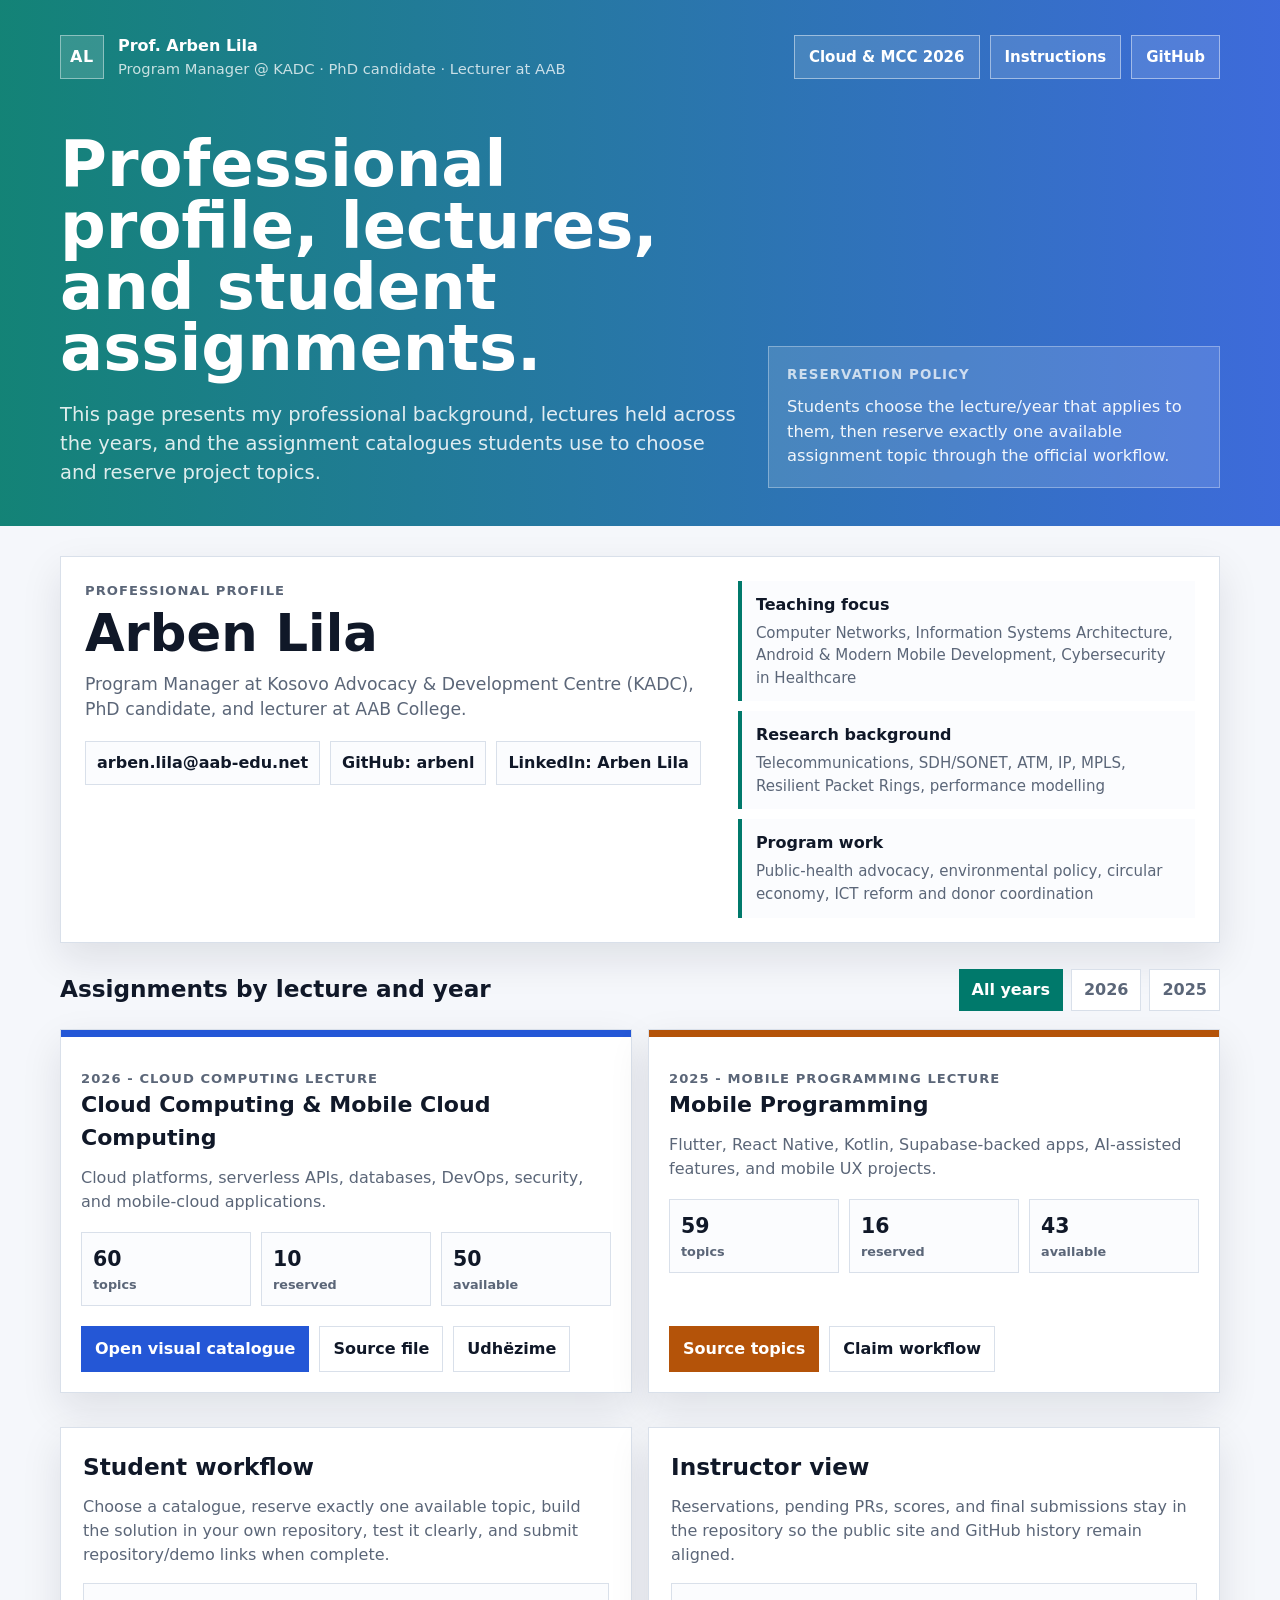
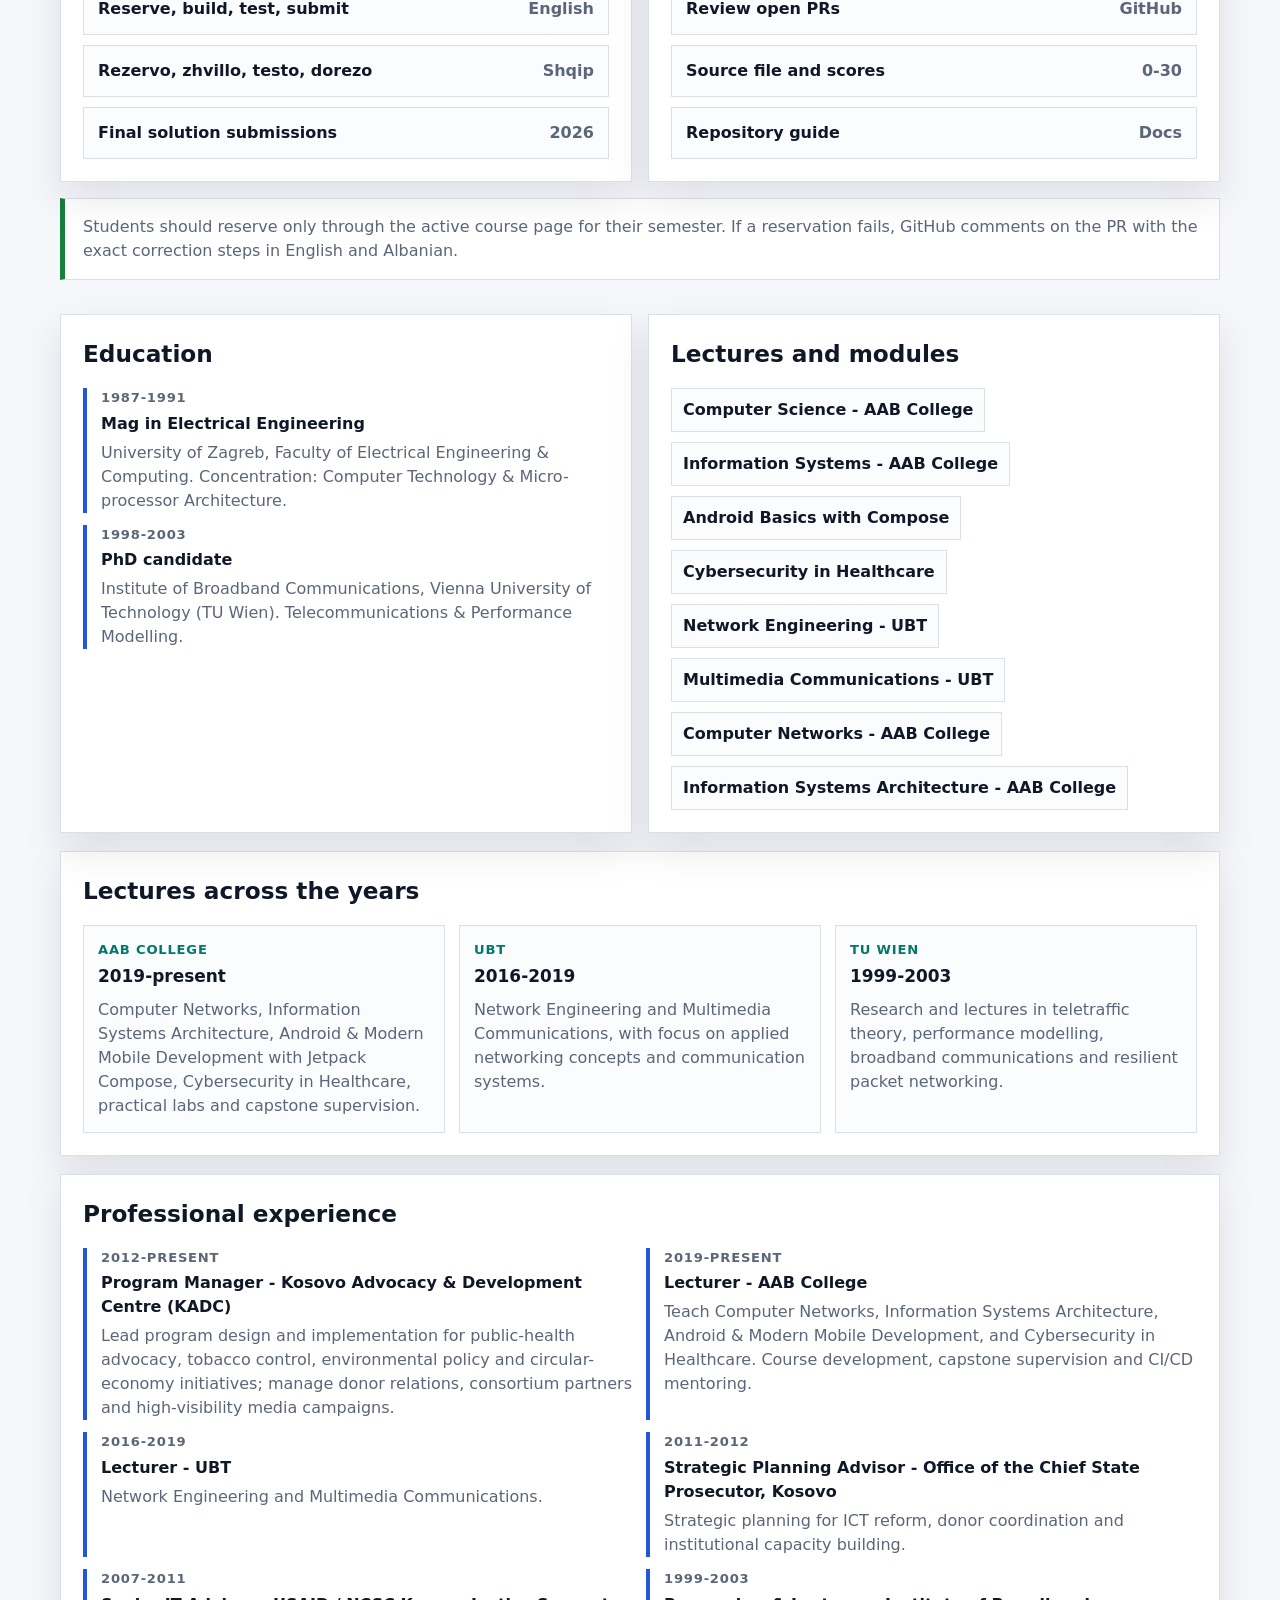
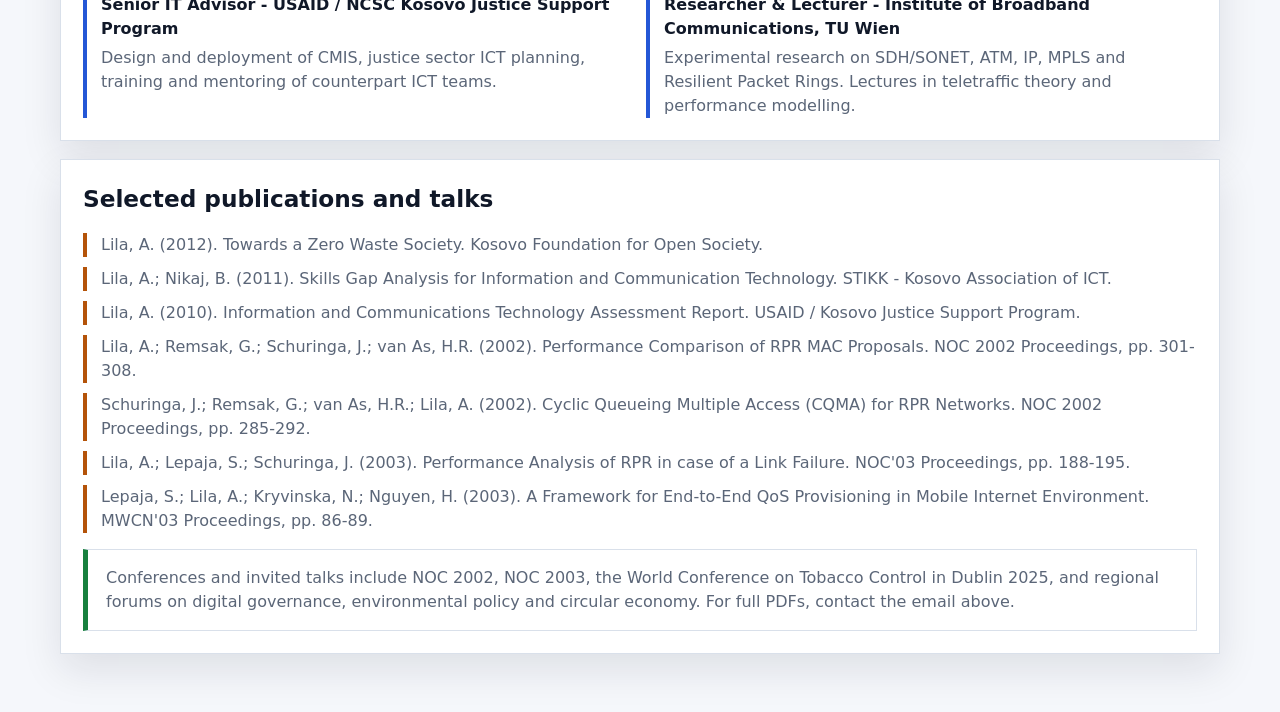
==== index.html @ 0b83a7ac "Publish profile portal metadata" ====
<!DOCTYPE html>
<html lang="en">
<head>
  <meta charset="UTF-8">
  <meta name="viewport" content="width=device-width, initial-scale=1.0">
  <title>Arben Lila - Profile, Lectures, and Student Assignments</title>
  <meta name="description" content="Professional profile, lectures across the years, and student assignment catalogues by course and year.">
  <meta name="application-name" content="Arben Lila Course Portal">
  <link rel="icon" href="data:,">
  <style>
    :root {
      color-scheme: light;
      --ink: #101828;
      --muted: #5b6678;
      --line: #d9e0ea;
      --surface: #ffffff;
      --soft: #f5f7fb;
      --teal: #00796b;
      --blue: #2457d6;
      --amber: #b45309;
      --green: #17803d;
      --shadow: 0 16px 38px rgba(16, 24, 40, 0.10);
    }

    * {
      box-sizing: border-box;
    }

    body {
      margin: 0;
      font-family: Inter, ui-sans-serif, system-ui, -apple-system, BlinkMacSystemFont, "Segoe UI", sans-serif;
      color: var(--ink);
      background: var(--soft);
      line-height: 1.5;
    }

    a {
      color: inherit;
    }

    .shell {
      min-height: 100vh;
    }

    .hero {
      background:
        linear-gradient(90deg, rgba(0, 121, 107, 0.92), rgba(36, 87, 214, 0.88)),
        repeating-linear-gradient(135deg, rgba(255,255,255,0.12) 0 1px, transparent 1px 18px);
      color: #fff;
      padding: 34px 20px 38px;
    }

    .hero-inner,
    .content {
      width: min(1160px, calc(100vw - 32px));
      margin: 0 auto;
    }

    .topbar {
      display: flex;
      align-items: center;
      justify-content: space-between;
      gap: 16px;
      margin-bottom: 54px;
    }

    .identity {
      display: flex;
      align-items: center;
      gap: 14px;
    }

    .mark {
      width: 44px;
      height: 44px;
      display: grid;
      place-items: center;
      border: 1px solid rgba(255,255,255,0.42);
      background: rgba(255,255,255,0.14);
      font-weight: 800;
      letter-spacing: 0.04em;
    }

    .identity strong,
    .identity span {
      display: block;
    }

    .identity span {
      color: rgba(255,255,255,0.76);
      font-size: 0.92rem;
    }

    .top-links {
      display: flex;
      gap: 10px;
      flex-wrap: wrap;
      justify-content: flex-end;
    }

    .top-links a,
    .button {
      min-height: 42px;
      display: inline-flex;
      align-items: center;
      justify-content: center;
      gap: 8px;
      border: 1px solid rgba(255,255,255,0.46);
      padding: 10px 14px;
      text-decoration: none;
      font-weight: 700;
      font-size: 0.94rem;
      background: rgba(255,255,255,0.12);
    }

    .hero-grid {
      display: grid;
      grid-template-columns: minmax(0, 1.08fr) minmax(320px, 0.72fr);
      gap: 30px;
      align-items: end;
    }

    h1 {
      margin: 0;
      max-width: 820px;
      font-size: clamp(2.35rem, 5vw, 5rem);
      line-height: 0.96;
      letter-spacing: 0;
    }

    .hero-copy p {
      max-width: 720px;
      margin: 20px 0 0;
      color: rgba(255,255,255,0.86);
      font-size: clamp(1rem, 1.8vw, 1.22rem);
    }

    .status-panel {
      background: rgba(255,255,255,0.13);
      border: 1px solid rgba(255,255,255,0.32);
      padding: 18px;
    }

    .status-panel strong {
      display: block;
      font-size: 0.84rem;
      text-transform: uppercase;
      letter-spacing: 0.08em;
      color: rgba(255,255,255,0.72);
      margin-bottom: 10px;
    }

    .status-panel p {
      margin: 0;
      font-size: 1.02rem;
      color: rgba(255,255,255,0.92);
    }

    .content {
      padding: 30px 0 58px;
    }

    .profile-section {
      display: grid;
      grid-template-columns: minmax(0, 1fr) minmax(320px, 0.72fr);
      gap: 18px;
      align-items: start;
      margin-bottom: 26px;
      padding: 24px;
      background: var(--surface);
      border: 1px solid var(--line);
      box-shadow: var(--shadow);
    }

    .profile-section h2 {
      margin: 0;
      font-size: clamp(2rem, 4vw, 3.6rem);
      line-height: 1;
      letter-spacing: 0;
    }

    .profile-lead {
      max-width: 720px;
      margin: 12px 0 0;
      color: var(--muted);
      font-size: 1.08rem;
    }

    .contact-line {
      display: flex;
      flex-wrap: wrap;
      gap: 10px;
      margin-top: 18px;
    }

    .contact-line a,
    .contact-line span {
      border: 1px solid var(--line);
      padding: 9px 11px;
      background: #fbfcfe;
      text-decoration: none;
      font-weight: 750;
      color: var(--ink);
    }

    .profile-facts {
      display: grid;
      gap: 10px;
    }

    .profile-facts div {
      border-left: 4px solid var(--teal);
      background: #fbfcfe;
      padding: 12px 14px;
    }

    .profile-facts strong,
    .profile-facts span {
      display: block;
    }

    .profile-facts span {
      margin-top: 5px;
      color: var(--muted);
      font-size: 0.94rem;
    }

    .toolbar {
      display: flex;
      align-items: center;
      justify-content: space-between;
      gap: 16px;
      margin-bottom: 18px;
    }

    .toolbar h2,
    .section h2 {
      margin: 0;
      font-size: 1.45rem;
      letter-spacing: 0;
    }

    .year-tabs {
      display: flex;
      gap: 8px;
      flex-wrap: wrap;
      justify-content: flex-end;
    }

    .year-tabs button {
      min-height: 38px;
      border: 1px solid var(--line);
      background: var(--surface);
      color: var(--muted);
      padding: 8px 12px;
      cursor: pointer;
      font: inherit;
      font-weight: 750;
    }

    .year-tabs button.active {
      color: #fff;
      border-color: var(--teal);
      background: var(--teal);
    }

    .course-grid {
      display: grid;
      grid-template-columns: repeat(2, minmax(0, 1fr));
      gap: 16px;
    }

    .course-card,
    .section,
    .notice {
      background: var(--surface);
      border: 1px solid var(--line);
      box-shadow: var(--shadow);
    }

    .course-card {
      display: grid;
      grid-template-rows: auto 1fr auto;
      min-height: 320px;
      overflow: hidden;
    }

    .course-strip {
      height: 7px;
      background: var(--teal);
    }

    .course-card.mobile .course-strip {
      background: var(--amber);
    }

    .course-card.cloud .course-strip {
      background: var(--blue);
    }

    .course-body {
      padding: 20px;
    }

    .kicker {
      margin: 0 0 8px;
      color: var(--muted);
      font-size: 0.82rem;
      font-weight: 800;
      text-transform: uppercase;
      letter-spacing: 0.08em;
    }

    .course-card h3 {
      margin: 0;
      font-size: 1.38rem;
      letter-spacing: 0;
    }

    .course-card p {
      margin: 12px 0 0;
      color: var(--muted);
    }

    .metrics {
      display: grid;
      grid-template-columns: repeat(3, minmax(0, 1fr));
      gap: 10px;
      margin-top: 18px;
    }

    .metric {
      border: 1px solid var(--line);
      padding: 11px;
      background: #fbfcfe;
    }

    .metric strong,
    .metric span {
      display: block;
    }

    .metric strong {
      font-size: 1.28rem;
    }

    .metric span {
      color: var(--muted);
      font-size: 0.8rem;
      font-weight: 700;
    }

    .course-actions {
      display: flex;
      flex-wrap: wrap;
      gap: 10px;
      padding: 0 20px 20px;
    }

    .action {
      min-height: 42px;
      display: inline-flex;
      align-items: center;
      justify-content: center;
      border: 1px solid var(--line);
      padding: 10px 13px;
      text-decoration: none;
      font-weight: 800;
      background: #fff;
      color: var(--ink);
    }

    .action.primary {
      color: #fff;
      border-color: var(--teal);
      background: var(--teal);
    }

    .course-card.cloud .action.primary {
      border-color: var(--blue);
      background: var(--blue);
    }

    .course-card.mobile .action.primary {
      border-color: var(--amber);
      background: var(--amber);
    }

    .section-grid {
      display: grid;
      grid-template-columns: 1fr 1fr;
      gap: 16px;
      margin-top: 16px;
    }

    .section {
      padding: 22px;
      margin-top: 18px;
    }

    .section p {
      margin: 10px 0 0;
      color: var(--muted);
    }

    .link-list {
      display: grid;
      gap: 10px;
      margin-top: 16px;
    }

    .link-list a {
      display: flex;
      justify-content: space-between;
      gap: 18px;
      border: 1px solid var(--line);
      padding: 13px 14px;
      text-decoration: none;
      background: #fbfcfe;
      font-weight: 750;
    }

    .link-list span {
      color: var(--muted);
      font-weight: 650;
    }

    .notice {
      margin-top: 16px;
      padding: 16px 18px;
      border-left: 5px solid var(--green);
      box-shadow: none;
      color: var(--muted);
    }

    .timeline {
      display: grid;
      gap: 12px;
      margin-top: 16px;
    }

    .timeline article {
      border-left: 4px solid var(--blue);
      padding: 0 0 0 14px;
    }

    .timeline.experience {
      grid-template-columns: repeat(2, minmax(0, 1fr));
    }

    .timeline span {
      display: block;
      color: var(--muted);
      font-size: 0.82rem;
      font-weight: 800;
      text-transform: uppercase;
      letter-spacing: 0.06em;
      margin-bottom: 4px;
    }

    .timeline strong {
      display: block;
      font-size: 1rem;
    }

    .timeline p {
      margin-top: 5px;
    }

    .tag-list {
      display: flex;
      flex-wrap: wrap;
      gap: 10px;
      margin-top: 16px;
    }

    .tag-list span {
      border: 1px solid var(--line);
      background: #fbfcfe;
      padding: 9px 11px;
      font-weight: 750;
    }

    .publication-list {
      display: grid;
      gap: 10px;
      margin-top: 16px;
    }

    .publication-list p {
      margin: 0;
      border-left: 4px solid var(--amber);
      padding: 0 0 0 14px;
    }

    .lecture-grid {
      display: grid;
      grid-template-columns: repeat(3, minmax(0, 1fr));
      gap: 14px;
      margin-top: 16px;
    }

    .lecture-grid article {
      border: 1px solid var(--line);
      background: #fbfcfe;
      padding: 14px;
    }

    .lecture-grid span {
      display: block;
      color: var(--teal);
      font-size: 0.82rem;
      font-weight: 850;
      text-transform: uppercase;
      letter-spacing: 0.06em;
    }

    .lecture-grid strong {
      display: block;
      margin-top: 5px;
      font-size: 1.06rem;
    }

    .lecture-grid p {
      margin-top: 8px;
    }

    .hidden {
      display: none;
    }

    @media (max-width: 860px) {
      .hero-grid,
      .course-grid,
      .section-grid,
      .profile-section,
      .timeline.experience,
      .lecture-grid {
        grid-template-columns: 1fr;
      }

      .topbar,
      .toolbar {
        align-items: flex-start;
        flex-direction: column;
      }

      .top-links,
      .year-tabs {
        justify-content: flex-start;
      }

      .metrics {
        grid-template-columns: 1fr;
      }
    }
  </style>
</head>
<body>
  <div class="shell">
    <header class="hero">
      <div class="hero-inner">
        <div class="topbar">
          <div class="identity">
            <div class="mark" aria-hidden="true">AL</div>
            <div>
              <strong>Prof. Arben Lila</strong>
              <span>Program Manager @ KADC · PhD candidate · Lecturer at AAB</span>
            </div>
          </div>
          <nav class="top-links" aria-label="Primary links">
            <a href="mcc-2026.html">Cloud & MCC 2026</a>
            <a href="instructions-mcc-2026.html">Instructions</a>
            <a href="https://github.com/arbenl/arbenl-mobile-assignments-2025">GitHub</a>
          </nav>
        </div>

        <div class="hero-grid">
          <div class="hero-copy">
            <h1>Professional profile, lectures, and student assignments.</h1>
            <p>This page presents my professional background, lectures held across the years, and the assignment catalogues students use to choose and reserve project topics.</p>
          </div>
          <aside class="status-panel" aria-label="Reservation workflow status">
            <strong>Reservation policy</strong>
            <p>Students choose the lecture/year that applies to them, then reserve exactly one available assignment topic through the official workflow.</p>
          </aside>
        </div>
      </div>
    </header>

    <main class="content">
      <section class="profile-section" aria-label="Professional profile">
        <div>
          <p class="kicker">Professional profile</p>
          <h2>Arben Lila</h2>
          <p class="profile-lead">Program Manager at Kosovo Advocacy & Development Centre (KADC), PhD candidate, and lecturer at AAB College.</p>
          <div class="contact-line" aria-label="Contact links">
            <a href="mailto:arben.lila@aab-edu.net">arben.lila@aab-edu.net</a>
            <a href="https://github.com/arbenl">GitHub: arbenl</a>
            <span>LinkedIn: Arben Lila</span>
          </div>
        </div>
        <div class="profile-facts">
          <div>
            <strong>Teaching focus</strong>
            <span>Computer Networks, Information Systems Architecture, Android & Modern Mobile Development, Cybersecurity in Healthcare</span>
          </div>
          <div>
            <strong>Research background</strong>
            <span>Telecommunications, SDH/SONET, ATM, IP, MPLS, Resilient Packet Rings, performance modelling</span>
          </div>
          <div>
            <strong>Program work</strong>
            <span>Public-health advocacy, environmental policy, circular economy, ICT reform and donor coordination</span>
          </div>
        </div>
      </section>

      <div class="toolbar">
        <h2>Assignments by lecture and year</h2>
        <div class="year-tabs" role="tablist" aria-label="Filter by year">
          <button type="button" class="active" data-year-filter="all">All years</button>
          <button type="button" data-year-filter="2026">2026</button>
          <button type="button" data-year-filter="2025">2025</button>
        </div>
      </div>

      <section class="course-grid" aria-label="Available course catalogues">
        <article class="course-card cloud" data-year="2026">
          <div class="course-strip" aria-hidden="true"></div>
          <div class="course-body">
            <p class="kicker">2026 - Cloud Computing lecture</p>
            <h3>Cloud Computing & Mobile Cloud Computing</h3>
            <p>Cloud platforms, serverless APIs, databases, DevOps, security, and mobile-cloud applications.</p>
            <div class="metrics" data-catalogue="cloud-2026">
              <div class="metric"><strong data-total>60</strong><span>topics</span></div>
              <div class="metric"><strong data-reserved>--</strong><span>reserved</span></div>
              <div class="metric"><strong data-available>--</strong><span>available</span></div>
            </div>
          </div>
          <div class="course-actions">
            <a class="action primary" href="mcc-2026.html">Open visual catalogue</a>
            <a class="action" href="CLOUD_TOPICS_2026.md">Source file</a>
            <a class="action" href="udhezime-mcc-2026.html">Udhëzime</a>
          </div>
        </article>

        <article class="course-card mobile" data-year="2025">
          <div class="course-strip" aria-hidden="true"></div>
          <div class="course-body">
            <p class="kicker">2025 - Mobile Programming lecture</p>
            <h3>Mobile Programming</h3>
            <p>Flutter, React Native, Kotlin, Supabase-backed apps, AI-assisted features, and mobile UX projects.</p>
            <div class="metrics" data-catalogue="mobile-2025">
              <div class="metric"><strong data-total>60</strong><span>topics</span></div>
              <div class="metric"><strong data-reserved>--</strong><span>reserved</span></div>
              <div class="metric"><strong data-available>--</strong><span>available</span></div>
            </div>
          </div>
          <div class="course-actions">
            <a class="action primary" href="TOPICS.md">Source topics</a>
            <a class="action" href="README.md">Claim workflow</a>
          </div>
        </article>
      </section>

      <div class="section-grid">
        <section class="section">
          <h2>Student workflow</h2>
          <p>Choose a catalogue, reserve exactly one available topic, build the solution in your own repository, test it clearly, and submit repository/demo links when complete.</p>
          <div class="link-list">
            <a href="instructions-mcc-2026.html">Reserve, build, test, submit <span>English</span></a>
            <a href="udhezime-mcc-2026.html">Rezervo, zhvillo, testo, dorezo <span>Shqip</span></a>
            <a href="SUBMISSIONS_2026.md">Final solution submissions <span>2026</span></a>
          </div>
        </section>

        <section class="section">
          <h2>Instructor view</h2>
          <p>Reservations, pending PRs, scores, and final submissions stay in the repository so the public site and GitHub history remain aligned.</p>
          <div class="link-list">
            <a href="https://github.com/arbenl/arbenl-mobile-assignments-2025/pulls">Review open PRs <span>GitHub</span></a>
            <a href="CLOUD_TOPICS_2026.md">Source file and scores <span>0-30</span></a>
            <a href="README.md">Repository guide <span>Docs</span></a>
          </div>
        </section>
      </div>

      <p class="notice">Students should reserve only through the active course page for their semester. If a reservation fails, GitHub comments on the PR with the exact correction steps in English and Albanian.</p>

      <div class="section-grid">
        <section class="section">
          <h2>Education</h2>
          <div class="timeline">
            <article>
              <span>1987-1991</span>
              <strong>Mag in Electrical Engineering</strong>
              <p>University of Zagreb, Faculty of Electrical Engineering & Computing. Concentration: Computer Technology & Micro-processor Architecture.</p>
            </article>
            <article>
              <span>1998-2003</span>
              <strong>PhD candidate</strong>
              <p>Institute of Broadband Communications, Vienna University of Technology (TU Wien). Telecommunications & Performance Modelling.</p>
            </article>
          </div>
        </section>

        <section class="section">
          <h2>Lectures and modules</h2>
          <div class="tag-list">
            <span>Computer Science - AAB College</span>
            <span>Information Systems - AAB College</span>
            <span>Android Basics with Compose</span>
            <span>Cybersecurity in Healthcare</span>
            <span>Network Engineering - UBT</span>
            <span>Multimedia Communications - UBT</span>
            <span>Computer Networks - AAB College</span>
            <span>Information Systems Architecture - AAB College</span>
          </div>
        </section>
      </div>

      <section class="section">
        <h2>Lectures across the years</h2>
        <div class="lecture-grid">
          <article>
            <span>AAB College</span>
            <strong>2019-present</strong>
            <p>Computer Networks, Information Systems Architecture, Android & Modern Mobile Development with Jetpack Compose, Cybersecurity in Healthcare, practical labs and capstone supervision.</p>
          </article>
          <article>
            <span>UBT</span>
            <strong>2016-2019</strong>
            <p>Network Engineering and Multimedia Communications, with focus on applied networking concepts and communication systems.</p>
          </article>
          <article>
            <span>TU Wien</span>
            <strong>1999-2003</strong>
            <p>Research and lectures in teletraffic theory, performance modelling, broadband communications and resilient packet networking.</p>
          </article>
        </div>
      </section>

      <section class="section">
        <h2>Professional experience</h2>
        <div class="timeline experience">
          <article>
            <span>2012-present</span>
            <strong>Program Manager - Kosovo Advocacy & Development Centre (KADC)</strong>
            <p>Lead program design and implementation for public-health advocacy, tobacco control, environmental policy and circular-economy initiatives; manage donor relations, consortium partners and high-visibility media campaigns.</p>
          </article>
          <article>
            <span>2019-present</span>
            <strong>Lecturer - AAB College</strong>
            <p>Teach Computer Networks, Information Systems Architecture, Android & Modern Mobile Development, and Cybersecurity in Healthcare. Course development, capstone supervision and CI/CD mentoring.</p>
          </article>
          <article>
            <span>2016-2019</span>
            <strong>Lecturer - UBT</strong>
            <p>Network Engineering and Multimedia Communications.</p>
          </article>
          <article>
            <span>2011-2012</span>
            <strong>Strategic Planning Advisor - Office of the Chief State Prosecutor, Kosovo</strong>
            <p>Strategic planning for ICT reform, donor coordination and institutional capacity building.</p>
          </article>
          <article>
            <span>2007-2011</span>
            <strong>Senior IT Advisor - USAID / NCSC Kosovo Justice Support Program</strong>
            <p>Design and deployment of CMIS, justice sector ICT planning, training and mentoring of counterpart ICT teams.</p>
          </article>
          <article>
            <span>1999-2003</span>
            <strong>Researcher & Lecturer - Institute of Broadband Communications, TU Wien</strong>
            <p>Experimental research on SDH/SONET, ATM, IP, MPLS and Resilient Packet Rings. Lectures in teletraffic theory and performance modelling.</p>
          </article>
        </div>
      </section>

      <section class="section">
        <h2>Selected publications and talks</h2>
        <div class="publication-list">
          <p>Lila, A. (2012). Towards a Zero Waste Society. Kosovo Foundation for Open Society.</p>
          <p>Lila, A.; Nikaj, B. (2011). Skills Gap Analysis for Information and Communication Technology. STIKK - Kosovo Association of ICT.</p>
          <p>Lila, A. (2010). Information and Communications Technology Assessment Report. USAID / Kosovo Justice Support Program.</p>
          <p>Lila, A.; Remsak, G.; Schuringa, J.; van As, H.R. (2002). Performance Comparison of RPR MAC Proposals. NOC 2002 Proceedings, pp. 301-308.</p>
          <p>Schuringa, J.; Remsak, G.; van As, H.R.; Lila, A. (2002). Cyclic Queueing Multiple Access (CQMA) for RPR Networks. NOC 2002 Proceedings, pp. 285-292.</p>
          <p>Lila, A.; Lepaja, S.; Schuringa, J. (2003). Performance Analysis of RPR in case of a Link Failure. NOC'03 Proceedings, pp. 188-195.</p>
          <p>Lepaja, S.; Lila, A.; Kryvinska, N.; Nguyen, H. (2003). A Framework for End-to-End QoS Provisioning in Mobile Internet Environment. MWCN'03 Proceedings, pp. 86-89.</p>
        </div>
        <div class="notice">Conferences and invited talks include NOC 2002, NOC 2003, the World Conference on Tobacco Control in Dublin 2025, and regional forums on digital governance, environmental policy and circular economy. For full PDFs, contact the email above.</div>
      </section>
    </main>
  </div>

  <script>
    const catalogues = {
      'cloud-2026': 'CLOUD_TOPICS_2026.md',
      'mobile-2025': 'TOPICS.md',
    };

    const topicPattern = /^\s*\d{1,2}\.\s+.+?\s[—-]\s\((Available|Taken by .+)\)/;

    async function loadCatalogueStats(key, path) {
      const host = document.querySelector(`[data-catalogue="${key}"]`);
      if (!host) return;

      try {
        const response = await fetch(`${path}?ts=${Date.now()}`, { cache: 'no-store' });
        if (!response.ok) throw new Error(`Unable to fetch ${path}`);
        const text = await response.text();
        const topics = text
          .split(/\r?\n/)
          .map((line) => line.trim())
          .filter((line) => topicPattern.test(line));
        const reserved = topics.filter((line) => /\(Taken by .+\)/.test(line)).length;
        const total = topics.length || Number(host.querySelector('[data-total]').textContent) || 0;
        host.querySelector('[data-total]').textContent = total;
        host.querySelector('[data-reserved]').textContent = reserved;
        host.querySelector('[data-available]').textContent = Math.max(total - reserved, 0);
      } catch (error) {
        host.querySelector('[data-reserved]').textContent = 'View';
        host.querySelector('[data-available]').textContent = 'file';
      }
    }

    Object.entries(catalogues).forEach(([key, path]) => loadCatalogueStats(key, path));

    document.querySelectorAll('[data-year-filter]').forEach((button) => {
      button.addEventListener('click', () => {
        const filter = button.dataset.yearFilter;
        document.querySelectorAll('[data-year-filter]').forEach((item) => {
          item.classList.toggle('active', item === button);
        });
        document.querySelectorAll('[data-year]').forEach((card) => {
          card.classList.toggle('hidden', filter !== 'all' && card.dataset.year !== filter);
        });
      });
    });
  </script>
</body>
</html>
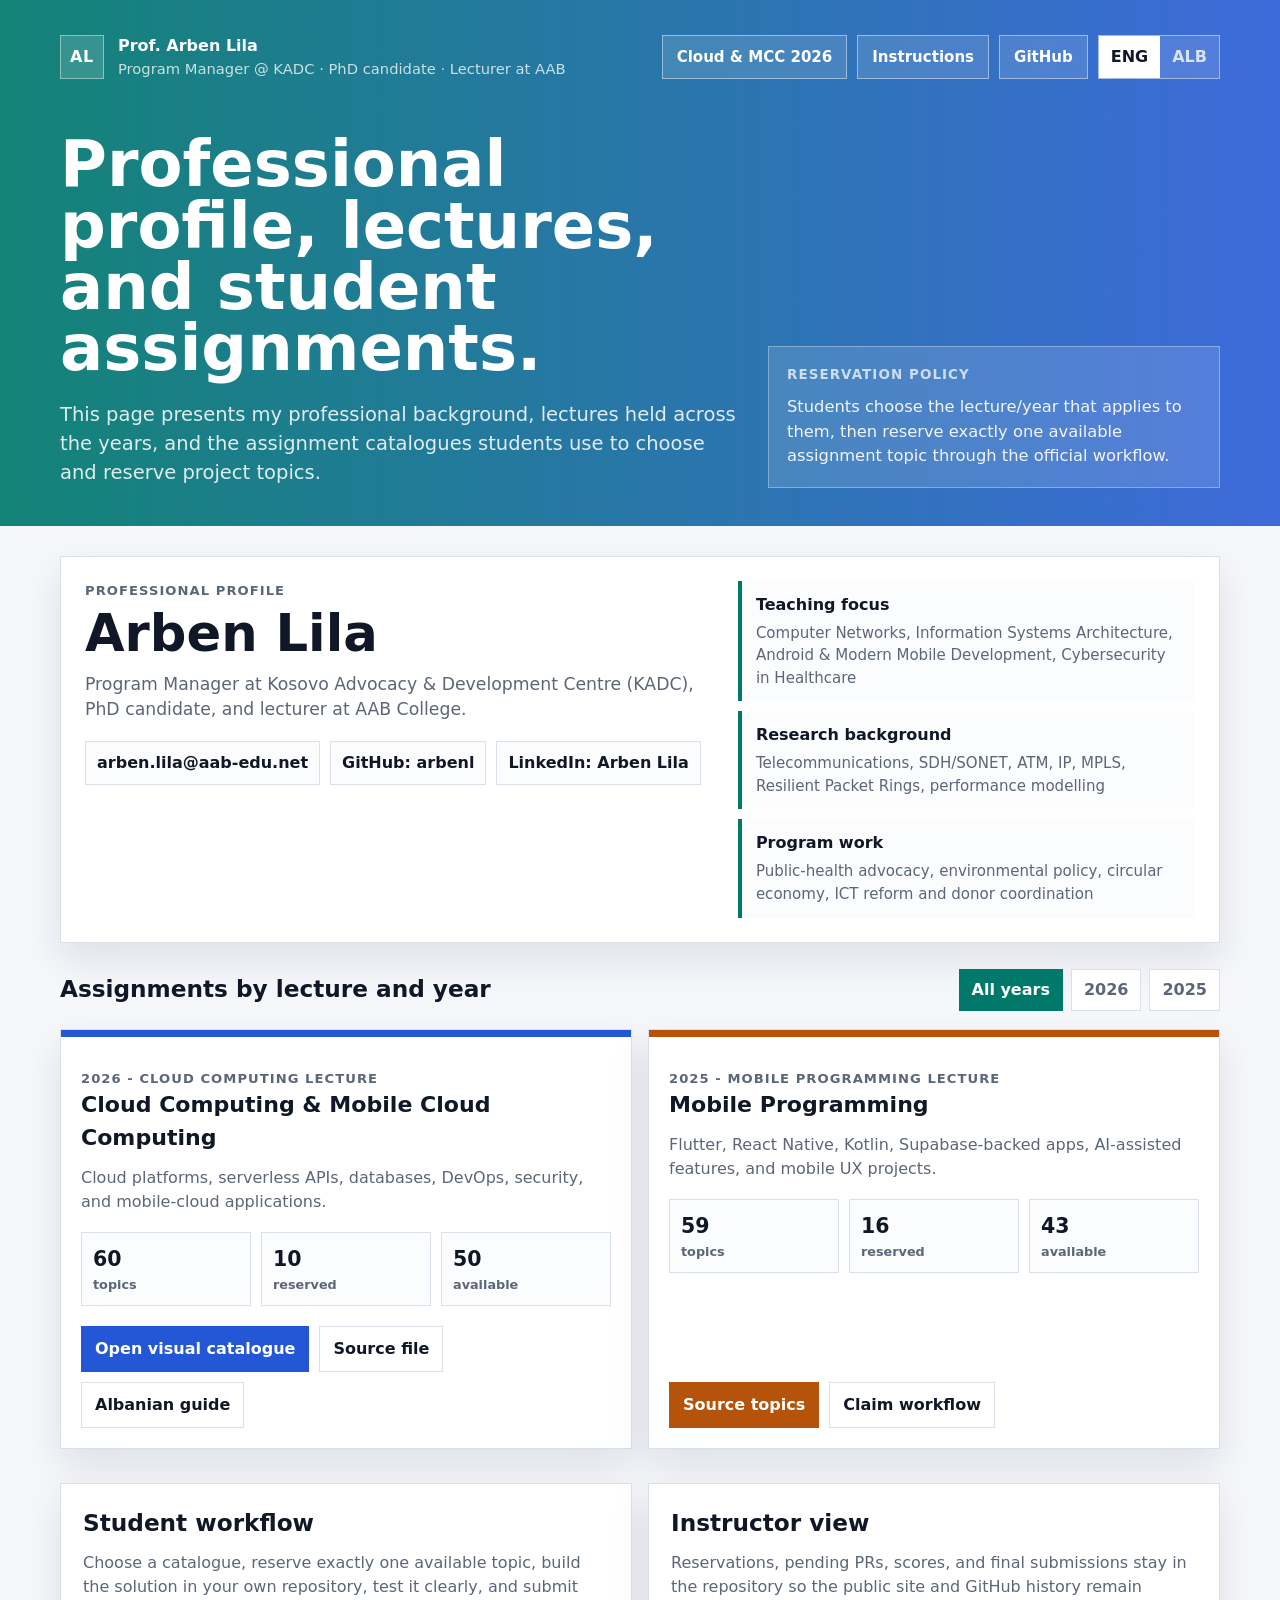
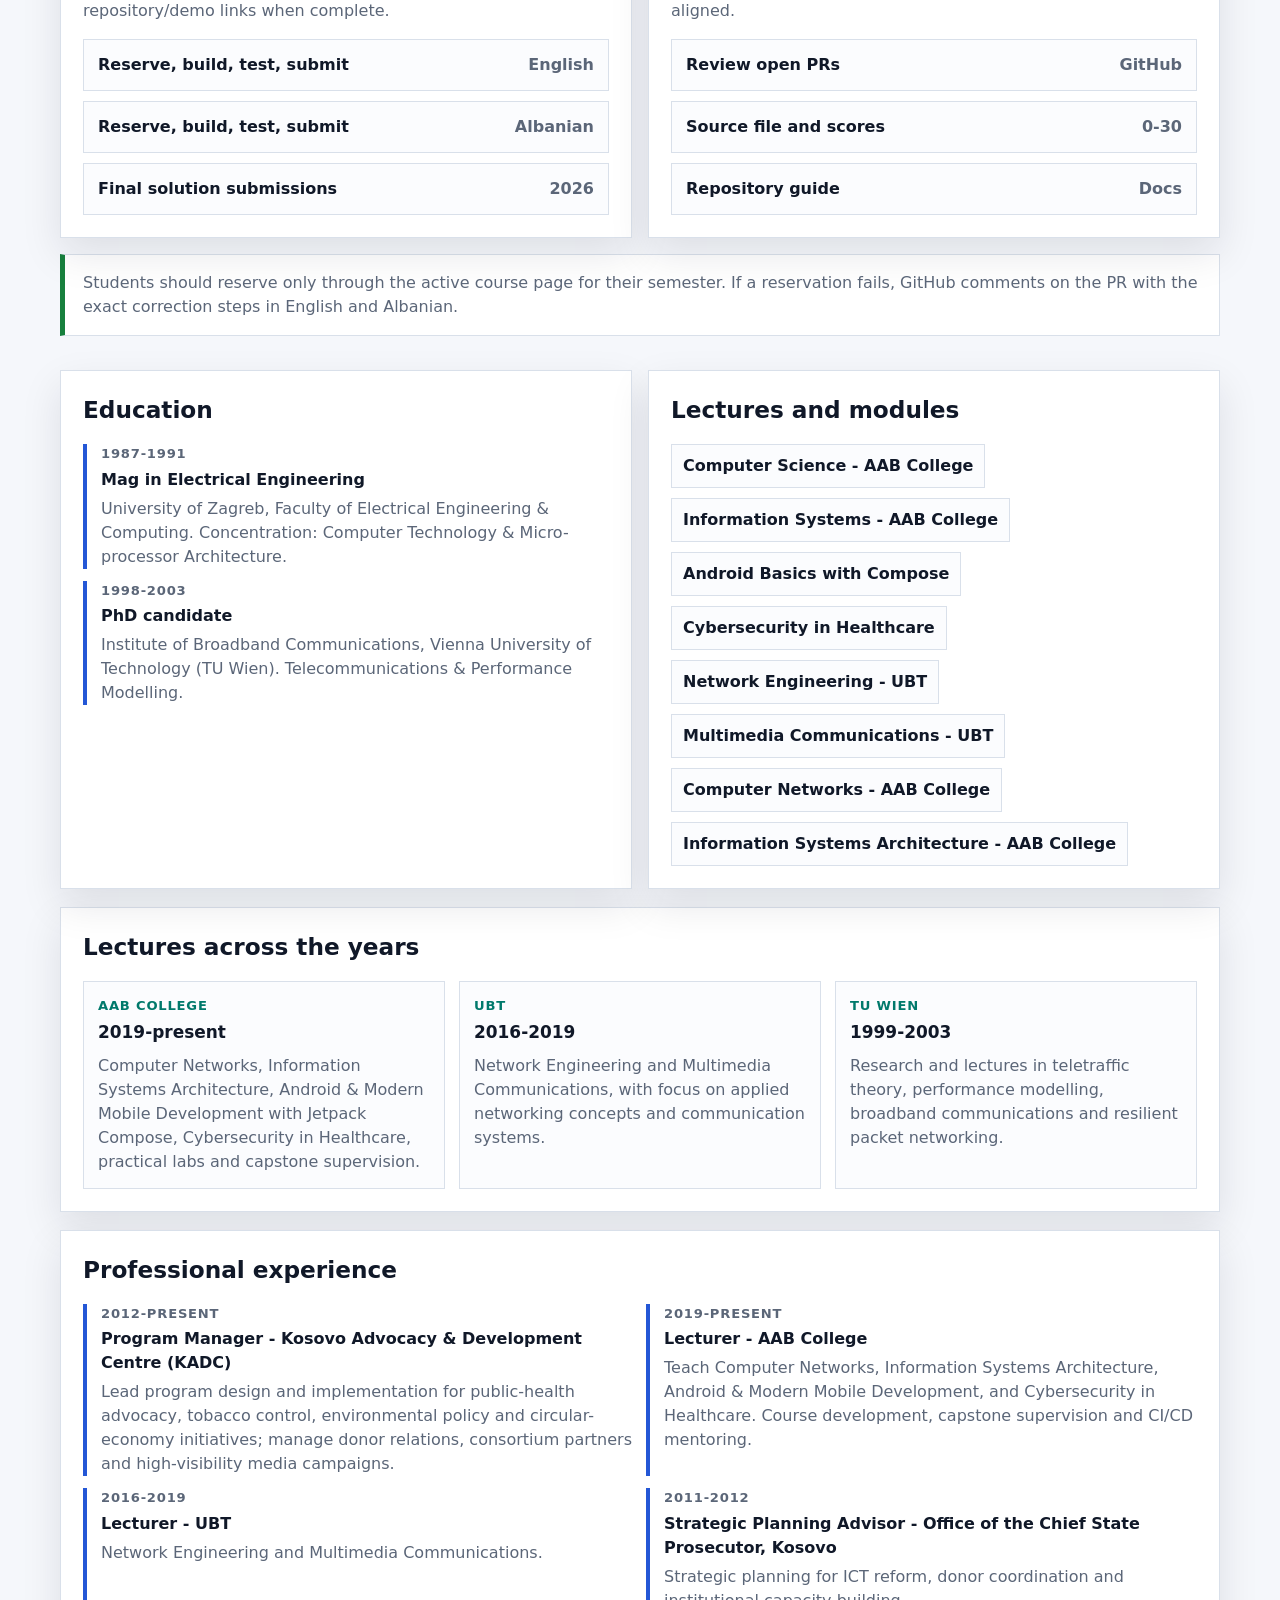
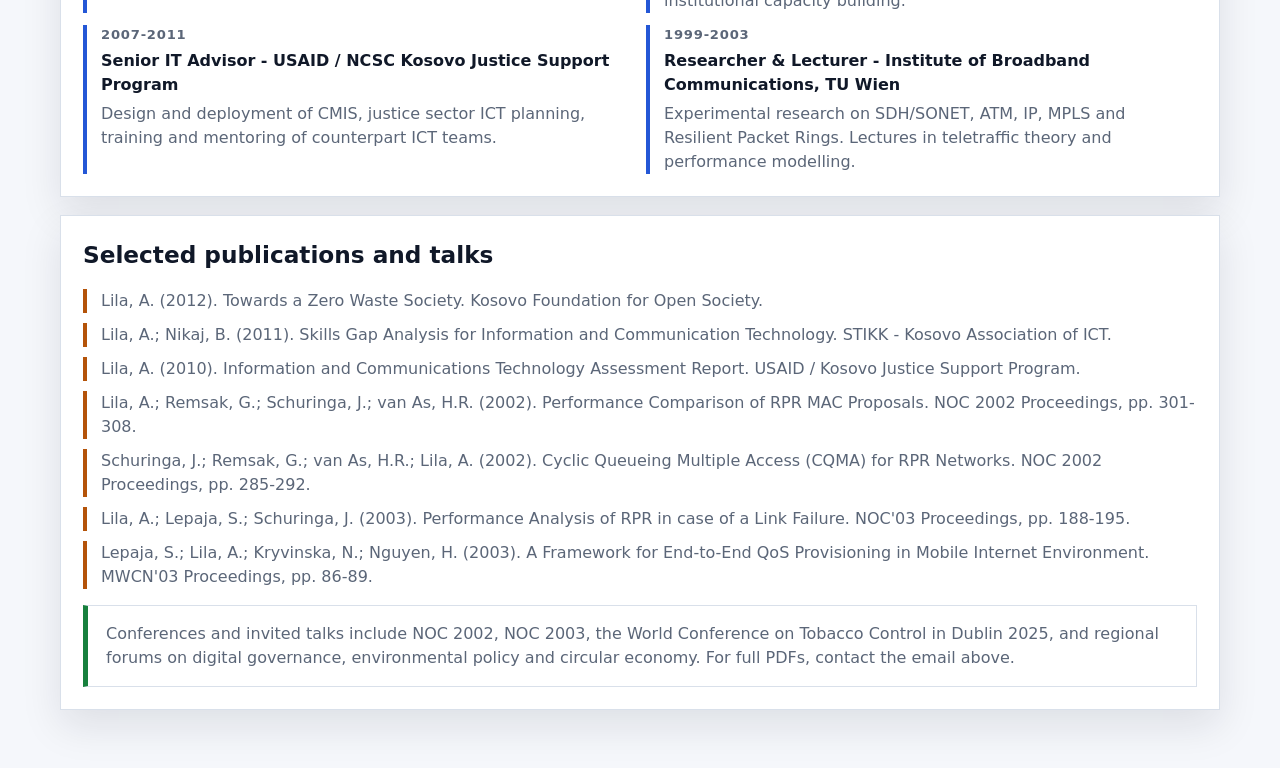
==== commit 0e6eeb1d: "Make profile portal bilingual" ====
--- a/index.html
+++ b/index.html
@@ -98,6 +98,36 @@
       justify-content: flex-end;
     }
 
+    .nav-actions {
+      display: flex;
+      align-items: center;
+      gap: 10px;
+      flex-wrap: wrap;
+      justify-content: flex-end;
+    }
+
+    .language-switch {
+      display: inline-flex;
+      border: 1px solid rgba(255,255,255,0.46);
+      background: rgba(255,255,255,0.12);
+    }
+
+    .language-switch button {
+      min-height: 42px;
+      border: 0;
+      color: rgba(255,255,255,0.78);
+      background: transparent;
+      padding: 9px 12px;
+      cursor: pointer;
+      font: inherit;
+      font-weight: 800;
+    }
+
+    .language-switch button.active {
+      color: var(--ink);
+      background: #fff;
+    }
+
     .top-links a,
     .button {
       min-height: 42px;
@@ -425,6 +455,11 @@
       font-weight: 650;
     }
 
+    .link-list a > span:first-child {
+      color: var(--ink);
+      font-weight: 750;
+    }
+
     .notice {
       margin-top: 16px;
       padding: 16px 18px;
@@ -565,24 +600,30 @@
             <div class="mark" aria-hidden="true">AL</div>
             <div>
               <strong>Prof. Arben Lila</strong>
-              <span>Program Manager @ KADC · PhD candidate · Lecturer at AAB</span>
+              <span data-i18n="identity.subtitle">Program Manager @ KADC · PhD candidate · Lecturer at AAB</span>
             </div>
           </div>
-          <nav class="top-links" aria-label="Primary links">
-            <a href="mcc-2026.html">Cloud & MCC 2026</a>
-            <a href="instructions-mcc-2026.html">Instructions</a>
-            <a href="https://github.com/arbenl/arbenl-mobile-assignments-2025">GitHub</a>
-          </nav>
+          <div class="nav-actions">
+            <nav class="top-links" aria-label="Primary links">
+              <a href="mcc-2026.html">Cloud & MCC 2026</a>
+              <a href="instructions-mcc-2026.html" data-i18n="nav.instructions">Instructions</a>
+              <a href="https://github.com/arbenl/arbenl-mobile-assignments-2025">GitHub</a>
+            </nav>
+            <div class="language-switch" aria-label="Language switch">
+              <button type="button" class="active" data-lang="en">ENG</button>
+              <button type="button" data-lang="sq">ALB</button>
+            </div>
+          </div>
         </div>
 
         <div class="hero-grid">
           <div class="hero-copy">
-            <h1>Professional profile, lectures, and student assignments.</h1>
-            <p>This page presents my professional background, lectures held across the years, and the assignment catalogues students use to choose and reserve project topics.</p>
+            <h1 data-i18n="hero.title">Professional profile, lectures, and student assignments.</h1>
+            <p data-i18n="hero.copy">This page presents my professional background, lectures held across the years, and the assignment catalogues students use to choose and reserve project topics.</p>
           </div>
           <aside class="status-panel" aria-label="Reservation workflow status">
-            <strong>Reservation policy</strong>
-            <p>Students choose the lecture/year that applies to them, then reserve exactly one available assignment topic through the official workflow.</p>
+            <strong data-i18n="hero.policyTitle">Reservation policy</strong>
+            <p data-i18n="hero.policyCopy">Students choose the lecture/year that applies to them, then reserve exactly one available assignment topic through the official workflow.</p>
           </aside>
         </div>
       </div>
@@ -591,9 +632,9 @@
     <main class="content">
       <section class="profile-section" aria-label="Professional profile">
         <div>
-          <p class="kicker">Professional profile</p>
+          <p class="kicker" data-i18n="profile.kicker">Professional profile</p>
           <h2>Arben Lila</h2>
-          <p class="profile-lead">Program Manager at Kosovo Advocacy & Development Centre (KADC), PhD candidate, and lecturer at AAB College.</p>
+          <p class="profile-lead" data-i18n="profile.lead">Program Manager at Kosovo Advocacy & Development Centre (KADC), PhD candidate, and lecturer at AAB College.</p>
           <div class="contact-line" aria-label="Contact links">
             <a href="mailto:arben.lila@aab-edu.net">arben.lila@aab-edu.net</a>
             <a href="https://github.com/arbenl">GitHub: arbenl</a>
@@ -602,24 +643,24 @@
         </div>
         <div class="profile-facts">
           <div>
-            <strong>Teaching focus</strong>
-            <span>Computer Networks, Information Systems Architecture, Android & Modern Mobile Development, Cybersecurity in Healthcare</span>
+            <strong data-i18n="profile.teachingTitle">Teaching focus</strong>
+            <span data-i18n="profile.teachingCopy">Computer Networks, Information Systems Architecture, Android & Modern Mobile Development, Cybersecurity in Healthcare</span>
           </div>
           <div>
-            <strong>Research background</strong>
-            <span>Telecommunications, SDH/SONET, ATM, IP, MPLS, Resilient Packet Rings, performance modelling</span>
+            <strong data-i18n="profile.researchTitle">Research background</strong>
+            <span data-i18n="profile.researchCopy">Telecommunications, SDH/SONET, ATM, IP, MPLS, Resilient Packet Rings, performance modelling</span>
           </div>
           <div>
-            <strong>Program work</strong>
-            <span>Public-health advocacy, environmental policy, circular economy, ICT reform and donor coordination</span>
+            <strong data-i18n="profile.programTitle">Program work</strong>
+            <span data-i18n="profile.programCopy">Public-health advocacy, environmental policy, circular economy, ICT reform and donor coordination</span>
           </div>
         </div>
       </section>
 
       <div class="toolbar">
-        <h2>Assignments by lecture and year</h2>
+        <h2 data-i18n="assignments.title">Assignments by lecture and year</h2>
         <div class="year-tabs" role="tablist" aria-label="Filter by year">
-          <button type="button" class="active" data-year-filter="all">All years</button>
+          <button type="button" class="active" data-year-filter="all" data-i18n="filters.all">All years</button>
           <button type="button" data-year-filter="2026">2026</button>
           <button type="button" data-year-filter="2025">2025</button>
         </div>
@@ -629,84 +670,84 @@
         <article class="course-card cloud" data-year="2026">
           <div class="course-strip" aria-hidden="true"></div>
           <div class="course-body">
-            <p class="kicker">2026 - Cloud Computing lecture</p>
+            <p class="kicker" data-i18n="cloud.kicker">2026 - Cloud Computing lecture</p>
             <h3>Cloud Computing & Mobile Cloud Computing</h3>
-            <p>Cloud platforms, serverless APIs, databases, DevOps, security, and mobile-cloud applications.</p>
+            <p data-i18n="cloud.copy">Cloud platforms, serverless APIs, databases, DevOps, security, and mobile-cloud applications.</p>
             <div class="metrics" data-catalogue="cloud-2026">
-              <div class="metric"><strong data-total>60</strong><span>topics</span></div>
-              <div class="metric"><strong data-reserved>--</strong><span>reserved</span></div>
-              <div class="metric"><strong data-available>--</strong><span>available</span></div>
+              <div class="metric"><strong data-total>60</strong><span data-i18n="metrics.topics">topics</span></div>
+              <div class="metric"><strong data-reserved>--</strong><span data-i18n="metrics.reserved">reserved</span></div>
+              <div class="metric"><strong data-available>--</strong><span data-i18n="metrics.available">available</span></div>
             </div>
           </div>
           <div class="course-actions">
-            <a class="action primary" href="mcc-2026.html">Open visual catalogue</a>
-            <a class="action" href="CLOUD_TOPICS_2026.md">Source file</a>
-            <a class="action" href="udhezime-mcc-2026.html">Udhëzime</a>
+            <a class="action primary" href="mcc-2026.html" data-i18n="actions.openVisual">Open visual catalogue</a>
+            <a class="action" href="CLOUD_TOPICS_2026.md" data-i18n="actions.source">Source file</a>
+            <a class="action" href="udhezime-mcc-2026.html" data-i18n="actions.instructionsSq">Udhëzime</a>
           </div>
         </article>
 
         <article class="course-card mobile" data-year="2025">
           <div class="course-strip" aria-hidden="true"></div>
           <div class="course-body">
-            <p class="kicker">2025 - Mobile Programming lecture</p>
+            <p class="kicker" data-i18n="mobile.kicker">2025 - Mobile Programming lecture</p>
             <h3>Mobile Programming</h3>
-            <p>Flutter, React Native, Kotlin, Supabase-backed apps, AI-assisted features, and mobile UX projects.</p>
+            <p data-i18n="mobile.copy">Flutter, React Native, Kotlin, Supabase-backed apps, AI-assisted features, and mobile UX projects.</p>
             <div class="metrics" data-catalogue="mobile-2025">
-              <div class="metric"><strong data-total>60</strong><span>topics</span></div>
-              <div class="metric"><strong data-reserved>--</strong><span>reserved</span></div>
-              <div class="metric"><strong data-available>--</strong><span>available</span></div>
+              <div class="metric"><strong data-total>60</strong><span data-i18n="metrics.topics">topics</span></div>
+              <div class="metric"><strong data-reserved>--</strong><span data-i18n="metrics.reserved">reserved</span></div>
+              <div class="metric"><strong data-available>--</strong><span data-i18n="metrics.available">available</span></div>
             </div>
           </div>
           <div class="course-actions">
-            <a class="action primary" href="TOPICS.md">Source topics</a>
-            <a class="action" href="README.md">Claim workflow</a>
+            <a class="action primary" href="TOPICS.md" data-i18n="actions.sourceTopics">Source topics</a>
+            <a class="action" href="README.md" data-i18n="actions.workflow">Claim workflow</a>
           </div>
         </article>
       </section>
 
       <div class="section-grid">
         <section class="section">
-          <h2>Student workflow</h2>
-          <p>Choose a catalogue, reserve exactly one available topic, build the solution in your own repository, test it clearly, and submit repository/demo links when complete.</p>
+          <h2 data-i18n="workflow.title">Student workflow</h2>
+          <p data-i18n="workflow.copy">Choose a catalogue, reserve exactly one available topic, build the solution in your own repository, test it clearly, and submit repository/demo links when complete.</p>
           <div class="link-list">
-            <a href="instructions-mcc-2026.html">Reserve, build, test, submit <span>English</span></a>
-            <a href="udhezime-mcc-2026.html">Rezervo, zhvillo, testo, dorezo <span>Shqip</span></a>
-            <a href="SUBMISSIONS_2026.md">Final solution submissions <span>2026</span></a>
+            <a href="instructions-mcc-2026.html"><span data-i18n="workflow.linkEn">Reserve, build, test, submit</span> <span data-i18n="workflow.english">English</span></a>
+            <a href="udhezime-mcc-2026.html"><span data-i18n="workflow.linkSq">Rezervo, zhvillo, testo, dorezo</span> <span data-i18n="workflow.albanian">Shqip</span></a>
+            <a href="SUBMISSIONS_2026.md"><span data-i18n="workflow.submissions">Final solution submissions</span> <span>2026</span></a>
           </div>
         </section>
 
         <section class="section">
-          <h2>Instructor view</h2>
-          <p>Reservations, pending PRs, scores, and final submissions stay in the repository so the public site and GitHub history remain aligned.</p>
+          <h2 data-i18n="instructor.title">Instructor view</h2>
+          <p data-i18n="instructor.copy">Reservations, pending PRs, scores, and final submissions stay in the repository so the public site and GitHub history remain aligned.</p>
           <div class="link-list">
-            <a href="https://github.com/arbenl/arbenl-mobile-assignments-2025/pulls">Review open PRs <span>GitHub</span></a>
-            <a href="CLOUD_TOPICS_2026.md">Source file and scores <span>0-30</span></a>
-            <a href="README.md">Repository guide <span>Docs</span></a>
+            <a href="https://github.com/arbenl/arbenl-mobile-assignments-2025/pulls"><span data-i18n="instructor.review">Review open PRs</span> <span>GitHub</span></a>
+            <a href="CLOUD_TOPICS_2026.md"><span data-i18n="instructor.sourceScores">Source file and scores</span> <span>0-30</span></a>
+            <a href="README.md"><span data-i18n="instructor.docs">Repository guide</span> <span>Docs</span></a>
           </div>
         </section>
       </div>
 
-      <p class="notice">Students should reserve only through the active course page for their semester. If a reservation fails, GitHub comments on the PR with the exact correction steps in English and Albanian.</p>
+      <p class="notice" data-i18n="notice.reserve">Students should reserve only through the active course page for their semester. If a reservation fails, GitHub comments on the PR with the exact correction steps in English and Albanian.</p>
 
       <div class="section-grid">
         <section class="section">
-          <h2>Education</h2>
+          <h2 data-i18n="education.title">Education</h2>
           <div class="timeline">
             <article>
               <span>1987-1991</span>
-              <strong>Mag in Electrical Engineering</strong>
-              <p>University of Zagreb, Faculty of Electrical Engineering & Computing. Concentration: Computer Technology & Micro-processor Architecture.</p>
+              <strong data-i18n="education.magTitle">Mag in Electrical Engineering</strong>
+              <p data-i18n="education.magCopy">University of Zagreb, Faculty of Electrical Engineering & Computing. Concentration: Computer Technology & Micro-processor Architecture.</p>
             </article>
             <article>
               <span>1998-2003</span>
-              <strong>PhD candidate</strong>
-              <p>Institute of Broadband Communications, Vienna University of Technology (TU Wien). Telecommunications & Performance Modelling.</p>
+              <strong data-i18n="education.phdTitle">PhD candidate</strong>
+              <p data-i18n="education.phdCopy">Institute of Broadband Communications, Vienna University of Technology (TU Wien). Telecommunications & Performance Modelling.</p>
             </article>
           </div>
         </section>
 
         <section class="section">
-          <h2>Lectures and modules</h2>
+          <h2 data-i18n="modules.title">Lectures and modules</h2>
           <div class="tag-list">
             <span>Computer Science - AAB College</span>
             <span>Information Systems - AAB College</span>
@@ -721,64 +762,64 @@
       </div>
 
       <section class="section">
-        <h2>Lectures across the years</h2>
+        <h2 data-i18n="lectures.title">Lectures across the years</h2>
         <div class="lecture-grid">
           <article>
             <span>AAB College</span>
             <strong>2019-present</strong>
-            <p>Computer Networks, Information Systems Architecture, Android & Modern Mobile Development with Jetpack Compose, Cybersecurity in Healthcare, practical labs and capstone supervision.</p>
+            <p data-i18n="lectures.aab">Computer Networks, Information Systems Architecture, Android & Modern Mobile Development with Jetpack Compose, Cybersecurity in Healthcare, practical labs and capstone supervision.</p>
           </article>
           <article>
             <span>UBT</span>
             <strong>2016-2019</strong>
-            <p>Network Engineering and Multimedia Communications, with focus on applied networking concepts and communication systems.</p>
+            <p data-i18n="lectures.ubt">Network Engineering and Multimedia Communications, with focus on applied networking concepts and communication systems.</p>
           </article>
           <article>
             <span>TU Wien</span>
             <strong>1999-2003</strong>
-            <p>Research and lectures in teletraffic theory, performance modelling, broadband communications and resilient packet networking.</p>
+            <p data-i18n="lectures.tuwien">Research and lectures in teletraffic theory, performance modelling, broadband communications and resilient packet networking.</p>
           </article>
         </div>
       </section>
 
       <section class="section">
-        <h2>Professional experience</h2>
+        <h2 data-i18n="experience.title">Professional experience</h2>
         <div class="timeline experience">
           <article>
             <span>2012-present</span>
-            <strong>Program Manager - Kosovo Advocacy & Development Centre (KADC)</strong>
-            <p>Lead program design and implementation for public-health advocacy, tobacco control, environmental policy and circular-economy initiatives; manage donor relations, consortium partners and high-visibility media campaigns.</p>
+            <strong data-i18n="experience.kadcTitle">Program Manager - Kosovo Advocacy & Development Centre (KADC)</strong>
+            <p data-i18n="experience.kadcCopy">Lead program design and implementation for public-health advocacy, tobacco control, environmental policy and circular-economy initiatives; manage donor relations, consortium partners and high-visibility media campaigns.</p>
           </article>
           <article>
             <span>2019-present</span>
-            <strong>Lecturer - AAB College</strong>
-            <p>Teach Computer Networks, Information Systems Architecture, Android & Modern Mobile Development, and Cybersecurity in Healthcare. Course development, capstone supervision and CI/CD mentoring.</p>
+            <strong data-i18n="experience.aabTitle">Lecturer - AAB College</strong>
+            <p data-i18n="experience.aabCopy">Teach Computer Networks, Information Systems Architecture, Android & Modern Mobile Development, and Cybersecurity in Healthcare. Course development, capstone supervision and CI/CD mentoring.</p>
           </article>
           <article>
             <span>2016-2019</span>
-            <strong>Lecturer - UBT</strong>
-            <p>Network Engineering and Multimedia Communications.</p>
+            <strong data-i18n="experience.ubtTitle">Lecturer - UBT</strong>
+            <p data-i18n="experience.ubtCopy">Network Engineering and Multimedia Communications.</p>
           </article>
           <article>
             <span>2011-2012</span>
-            <strong>Strategic Planning Advisor - Office of the Chief State Prosecutor, Kosovo</strong>
-            <p>Strategic planning for ICT reform, donor coordination and institutional capacity building.</p>
+            <strong data-i18n="experience.prosecutorTitle">Strategic Planning Advisor - Office of the Chief State Prosecutor, Kosovo</strong>
+            <p data-i18n="experience.prosecutorCopy">Strategic planning for ICT reform, donor coordination and institutional capacity building.</p>
           </article>
           <article>
             <span>2007-2011</span>
-            <strong>Senior IT Advisor - USAID / NCSC Kosovo Justice Support Program</strong>
-            <p>Design and deployment of CMIS, justice sector ICT planning, training and mentoring of counterpart ICT teams.</p>
+            <strong data-i18n="experience.usaidTitle">Senior IT Advisor - USAID / NCSC Kosovo Justice Support Program</strong>
+            <p data-i18n="experience.usaidCopy">Design and deployment of CMIS, justice sector ICT planning, training and mentoring of counterpart ICT teams.</p>
           </article>
           <article>
             <span>1999-2003</span>
-            <strong>Researcher & Lecturer - Institute of Broadband Communications, TU Wien</strong>
-            <p>Experimental research on SDH/SONET, ATM, IP, MPLS and Resilient Packet Rings. Lectures in teletraffic theory and performance modelling.</p>
+            <strong data-i18n="experience.tuwienTitle">Researcher & Lecturer - Institute of Broadband Communications, TU Wien</strong>
+            <p data-i18n="experience.tuwienCopy">Experimental research on SDH/SONET, ATM, IP, MPLS and Resilient Packet Rings. Lectures in teletraffic theory and performance modelling.</p>
           </article>
         </div>
       </section>
 
       <section class="section">
-        <h2>Selected publications and talks</h2>
+        <h2 data-i18n="publications.title">Selected publications and talks</h2>
         <div class="publication-list">
           <p>Lila, A. (2012). Towards a Zero Waste Society. Kosovo Foundation for Open Society.</p>
           <p>Lila, A.; Nikaj, B. (2011). Skills Gap Analysis for Information and Communication Technology. STIKK - Kosovo Association of ICT.</p>
@@ -788,12 +829,186 @@
           <p>Lila, A.; Lepaja, S.; Schuringa, J. (2003). Performance Analysis of RPR in case of a Link Failure. NOC'03 Proceedings, pp. 188-195.</p>
           <p>Lepaja, S.; Lila, A.; Kryvinska, N.; Nguyen, H. (2003). A Framework for End-to-End QoS Provisioning in Mobile Internet Environment. MWCN'03 Proceedings, pp. 86-89.</p>
         </div>
-        <div class="notice">Conferences and invited talks include NOC 2002, NOC 2003, the World Conference on Tobacco Control in Dublin 2025, and regional forums on digital governance, environmental policy and circular economy. For full PDFs, contact the email above.</div>
+        <div class="notice" data-i18n="publications.notice">Conferences and invited talks include NOC 2002, NOC 2003, the World Conference on Tobacco Control in Dublin 2025, and regional forums on digital governance, environmental policy and circular economy. For full PDFs, contact the email above.</div>
       </section>
     </main>
   </div>
 
   <script>
+    const translations = {
+      en: {
+        pageTitle: 'Arben Lila - Profile, Lectures, and Student Assignments',
+        'identity.subtitle': 'Program Manager @ KADC · PhD candidate · Lecturer at AAB',
+        'nav.instructions': 'Instructions',
+        'hero.title': 'Professional profile, lectures, and student assignments.',
+        'hero.copy': 'This page presents my professional background, lectures held across the years, and the assignment catalogues students use to choose and reserve project topics.',
+        'hero.policyTitle': 'Reservation policy',
+        'hero.policyCopy': 'Students choose the lecture/year that applies to them, then reserve exactly one available assignment topic through the official workflow.',
+        'profile.kicker': 'Professional profile',
+        'profile.lead': 'Program Manager at Kosovo Advocacy & Development Centre (KADC), PhD candidate, and lecturer at AAB College.',
+        'profile.teachingTitle': 'Teaching focus',
+        'profile.teachingCopy': 'Computer Networks, Information Systems Architecture, Android & Modern Mobile Development, Cybersecurity in Healthcare',
+        'profile.researchTitle': 'Research background',
+        'profile.researchCopy': 'Telecommunications, SDH/SONET, ATM, IP, MPLS, Resilient Packet Rings, performance modelling',
+        'profile.programTitle': 'Program work',
+        'profile.programCopy': 'Public-health advocacy, environmental policy, circular economy, ICT reform and donor coordination',
+        'assignments.title': 'Assignments by lecture and year',
+        'filters.all': 'All years',
+        'cloud.kicker': '2026 - Cloud Computing lecture',
+        'cloud.copy': 'Cloud platforms, serverless APIs, databases, DevOps, security, and mobile-cloud applications.',
+        'mobile.kicker': '2025 - Mobile Programming lecture',
+        'mobile.copy': 'Flutter, React Native, Kotlin, Supabase-backed apps, AI-assisted features, and mobile UX projects.',
+        'metrics.topics': 'topics',
+        'metrics.reserved': 'reserved',
+        'metrics.available': 'available',
+        'actions.openVisual': 'Open visual catalogue',
+        'actions.source': 'Source file',
+        'actions.instructionsSq': 'Albanian guide',
+        'actions.sourceTopics': 'Source topics',
+        'actions.workflow': 'Claim workflow',
+        'workflow.title': 'Student workflow',
+        'workflow.copy': 'Choose a catalogue, reserve exactly one available topic, build the solution in your own repository, test it clearly, and submit repository/demo links when complete.',
+        'workflow.linkEn': 'Reserve, build, test, submit',
+        'workflow.english': 'English',
+        'workflow.linkSq': 'Reserve, build, test, submit',
+        'workflow.albanian': 'Albanian',
+        'workflow.submissions': 'Final solution submissions',
+        'instructor.title': 'Instructor view',
+        'instructor.copy': 'Reservations, pending PRs, scores, and final submissions stay in the repository so the public site and GitHub history remain aligned.',
+        'instructor.review': 'Review open PRs',
+        'instructor.sourceScores': 'Source file and scores',
+        'instructor.docs': 'Repository guide',
+        'notice.reserve': 'Students should reserve only through the active course page for their semester. If a reservation fails, GitHub comments on the PR with the exact correction steps in English and Albanian.',
+        'education.title': 'Education',
+        'education.magTitle': 'Mag in Electrical Engineering',
+        'education.magCopy': 'University of Zagreb, Faculty of Electrical Engineering & Computing. Concentration: Computer Technology & Micro-processor Architecture.',
+        'education.phdTitle': 'PhD candidate',
+        'education.phdCopy': 'Institute of Broadband Communications, Vienna University of Technology (TU Wien). Telecommunications & Performance Modelling.',
+        'modules.title': 'Lectures and modules',
+        'lectures.title': 'Lectures across the years',
+        'lectures.aab': 'Computer Networks, Information Systems Architecture, Android & Modern Mobile Development with Jetpack Compose, Cybersecurity in Healthcare, practical labs and capstone supervision.',
+        'lectures.ubt': 'Network Engineering and Multimedia Communications, with focus on applied networking concepts and communication systems.',
+        'lectures.tuwien': 'Research and lectures in teletraffic theory, performance modelling, broadband communications and resilient packet networking.',
+        'experience.title': 'Professional experience',
+        'experience.kadcTitle': 'Program Manager - Kosovo Advocacy & Development Centre (KADC)',
+        'experience.kadcCopy': 'Lead program design and implementation for public-health advocacy, tobacco control, environmental policy and circular-economy initiatives; manage donor relations, consortium partners and high-visibility media campaigns.',
+        'experience.aabTitle': 'Lecturer - AAB College',
+        'experience.aabCopy': 'Teach Computer Networks, Information Systems Architecture, Android & Modern Mobile Development, and Cybersecurity in Healthcare. Course development, capstone supervision and CI/CD mentoring.',
+        'experience.ubtTitle': 'Lecturer - UBT',
+        'experience.ubtCopy': 'Network Engineering and Multimedia Communications.',
+        'experience.prosecutorTitle': 'Strategic Planning Advisor - Office of the Chief State Prosecutor, Kosovo',
+        'experience.prosecutorCopy': 'Strategic planning for ICT reform, donor coordination and institutional capacity building.',
+        'experience.usaidTitle': 'Senior IT Advisor - USAID / NCSC Kosovo Justice Support Program',
+        'experience.usaidCopy': 'Design and deployment of CMIS, justice sector ICT planning, training and mentoring of counterpart ICT teams.',
+        'experience.tuwienTitle': 'Researcher & Lecturer - Institute of Broadband Communications, TU Wien',
+        'experience.tuwienCopy': 'Experimental research on SDH/SONET, ATM, IP, MPLS and Resilient Packet Rings. Lectures in teletraffic theory and performance modelling.',
+        'publications.title': 'Selected publications and talks',
+        'publications.notice': 'Conferences and invited talks include NOC 2002, NOC 2003, the World Conference on Tobacco Control in Dublin 2025, and regional forums on digital governance, environmental policy and circular economy. For full PDFs, contact the email above.',
+        'stats.view': 'View',
+        'stats.file': 'file',
+      },
+      sq: {
+        pageTitle: 'Arben Lila - Profili, Ligjeratat dhe Detyrat e Studentëve',
+        'identity.subtitle': 'Menaxher programi në KADC · Kandidat për PhD · Ligjërues në AAB',
+        'nav.instructions': 'Udhëzime',
+        'hero.title': 'Profil profesional, ligjerata dhe detyra për studentë.',
+        'hero.copy': 'Kjo faqe paraqet profilin tim profesional, ligjeratat e mbajtura ndër vite dhe katalogët e detyrave ku studentët zgjedhin dhe rezervojnë temat e projekteve.',
+        'hero.policyTitle': 'Rregulli i rezervimit',
+        'hero.policyCopy': 'Studentët zgjedhin ligjeratën/vitin që u përket dhe pastaj rezervojnë saktësisht një temë të lirë përmes workflow zyrtar.',
+        'profile.kicker': 'Profil profesional',
+        'profile.lead': 'Menaxher programi në Kosovo Advocacy & Development Centre (KADC), kandidat për PhD dhe ligjërues në Kolegjin AAB.',
+        'profile.teachingTitle': 'Fokusi në mësimdhënie',
+        'profile.teachingCopy': 'Rrjeta kompjuterike, Arkitekturë e sistemeve informative, Android & zhvillim modern mobil, Siguri kibernetike në shëndetësi',
+        'profile.researchTitle': 'Sfondi hulumtues',
+        'profile.researchCopy': 'Telekomunikacion, SDH/SONET, ATM, IP, MPLS, Resilient Packet Rings dhe modelim i performancës',
+        'profile.programTitle': 'Puna programore',
+        'profile.programCopy': 'Avokim në shëndet publik, politika mjedisore, ekonomi qarkore, reformë në TIK dhe koordinim me donatorë',
+        'assignments.title': 'Detyrat sipas ligjeratës dhe vitit',
+        'filters.all': 'Të gjitha vitet',
+        'cloud.kicker': '2026 - Ligjerata Cloud Computing',
+        'cloud.copy': 'Platforma cloud, API serverless, baza të të dhënave, DevOps, siguri dhe aplikacione mobile-cloud.',
+        'mobile.kicker': '2025 - Ligjerata Mobile Programming',
+        'mobile.copy': 'Flutter, React Native, Kotlin, aplikacione me Supabase, veçori të ndihmuara nga AI dhe UX për pajisje mobile.',
+        'metrics.topics': 'tema',
+        'metrics.reserved': 'të rezervuara',
+        'metrics.available': 'të lira',
+        'actions.openVisual': 'Hap katalogun vizual',
+        'actions.source': 'Fajlli burimor',
+        'actions.instructionsSq': 'Udhëzime shqip',
+        'actions.sourceTopics': 'Temat burimore',
+        'actions.workflow': 'Procesi i rezervimit',
+        'workflow.title': 'Procesi për studentë',
+        'workflow.copy': 'Zgjidhni katalogun, rezervoni saktësisht një temë të lirë, ndërtoni zgjidhjen në repositorin tuaj, testojeni qartë dhe dorëzoni linkun e repos/demos kur të përfundoni.',
+        'workflow.linkEn': 'Rezervo, zhvillo, testo, dorëzo',
+        'workflow.english': 'Anglisht',
+        'workflow.linkSq': 'Rezervo, zhvillo, testo, dorëzo',
+        'workflow.albanian': 'Shqip',
+        'workflow.submissions': 'Dorëzimet finale të zgjidhjeve',
+        'instructor.title': 'Pamja për mësimdhënësin',
+        'instructor.copy': 'Rezervimet, PR-të në pritje, pikët dhe dorëzimet finale mbeten në repository që faqja publike dhe historia në GitHub të jenë të sinkronizuara.',
+        'instructor.review': 'Shiko PR-të e hapura',
+        'instructor.sourceScores': 'Fajlli burimor dhe pikët',
+        'instructor.docs': 'Udhëzuesi i repository',
+        'notice.reserve': 'Studentët duhet të rezervojnë vetëm përmes faqes aktive të ligjeratës për semestrin e tyre. Nëse rezervimi dështon, GitHub komenton në PR me hapat e saktë për korrigjim në anglisht dhe shqip.',
+        'education.title': 'Edukimi',
+        'education.magTitle': 'Magjistër në Inxhinieri Elektrike',
+        'education.magCopy': 'Universiteti i Zagrebit, Fakulteti i Inxhinierisë Elektrike dhe Kompjuterike. Përqendrimi: Teknologji kompjuterike dhe arkitekturë e mikroprocesorëve.',
+        'education.phdTitle': 'Kandidat për PhD',
+        'education.phdCopy': 'Institute of Broadband Communications, Vienna University of Technology (TU Wien). Telekomunikacion dhe modelim i performancës.',
+        'modules.title': 'Ligjerata dhe module',
+        'lectures.title': 'Ligjeratat ndër vite',
+        'lectures.aab': 'Rrjeta kompjuterike, Arkitekturë e sistemeve informative, Android & zhvillim modern mobil me Jetpack Compose, Siguri kibernetike në shëndetësi, ushtrime praktike dhe mentorim i projekteve.',
+        'lectures.ubt': 'Network Engineering dhe Multimedia Communications, me fokus në koncepte praktike të rrjeteve dhe sistemeve të komunikimit.',
+        'lectures.tuwien': 'Hulumtim dhe ligjerata në teletraffic theory, modelim të performancës, broadband communications dhe rrjete reziliente të paketave.',
+        'experience.title': 'Përvoja profesionale',
+        'experience.kadcTitle': 'Menaxher programi - Kosovo Advocacy & Development Centre (KADC)',
+        'experience.kadcCopy': 'Udhëheq dizajnimin dhe zbatimin e programeve për avokim në shëndet publik, kontroll të duhanit, politika mjedisore dhe ekonomi qarkore; menaxhon marrëdhëniet me donatorë, partnerë konsorciumi dhe kampanja mediale.',
+        'experience.aabTitle': 'Ligjërues - Kolegji AAB',
+        'experience.aabCopy': 'Ligjëron Rrjeta Kompjuterike, Arkitekturë të Sistemeve Informative, Android & zhvillim modern mobil dhe Siguri Kibernetike në Shëndetësi. Zhvillim kursesh, mentorim capstone dhe CI/CD.',
+        'experience.ubtTitle': 'Ligjërues - UBT',
+        'experience.ubtCopy': 'Network Engineering dhe Multimedia Communications.',
+        'experience.prosecutorTitle': 'Këshilltar për planifikim strategjik - Zyra e Kryeprokurorit të Shtetit, Kosovë',
+        'experience.prosecutorCopy': 'Planifikim strategjik për reformë në TIK, koordinim me donatorë dhe ngritje të kapaciteteve institucionale.',
+        'experience.usaidTitle': 'Këshilltar i lartë për IT - USAID / NCSC Kosovo Justice Support Program',
+        'experience.usaidCopy': 'Dizajn dhe implementim i CMIS, planifikim TIK për sektorin e drejtësisë, trajnime dhe mentorim i ekipeve partnere të TIK.',
+        'experience.tuwienTitle': 'Hulumtues & Ligjërues - Institute of Broadband Communications, TU Wien',
+        'experience.tuwienCopy': 'Hulumtim eksperimental në SDH/SONET, ATM, IP, MPLS dhe Resilient Packet Rings. Ligjerata në teletraffic theory dhe modelim të performancës.',
+        'publications.title': 'Publikime dhe fjalime të zgjedhura',
+        'publications.notice': 'Konferencat dhe fjalimet e ftuara përfshijnë NOC 2002, NOC 2003, World Conference on Tobacco Control në Dublin 2025 dhe forume rajonale për qeverisje digjitale, politika mjedisore dhe ekonomi qarkore. Për PDF të plota, kontaktoni emailin më lart.',
+        'stats.view': 'Shiko',
+        'stats.file': 'fajllin',
+      },
+    };
+
+    let activeLanguage = localStorage.getItem('portal-language') || 'en';
+
+    function t(key) {
+      return translations[activeLanguage][key] || translations.en[key] || key;
+    }
+
+    function applyLanguage(language) {
+      activeLanguage = language;
+      localStorage.setItem('portal-language', language);
+      document.documentElement.lang = language === 'sq' ? 'sq' : 'en';
+      document.title = t('pageTitle');
+      document.querySelector('meta[name="description"]').setAttribute(
+        'content',
+        language === 'sq'
+          ? 'Profil profesional, ligjerata ndër vite dhe katalogë detyrash për studentë sipas lëndës dhe vitit.'
+          : 'Professional profile, lectures across the years, and student assignment catalogues by course and year.',
+      );
+      document.querySelectorAll('[data-i18n]').forEach((node) => {
+        node.textContent = t(node.dataset.i18n);
+      });
+      document.querySelectorAll('[data-lang]').forEach((button) => {
+        button.classList.toggle('active', button.dataset.lang === language);
+      });
+    }
+
+    document.querySelectorAll('[data-lang]').forEach((button) => {
+      button.addEventListener('click', () => applyLanguage(button.dataset.lang));
+    });
+
     const catalogues = {
       'cloud-2026': 'CLOUD_TOPICS_2026.md',
       'mobile-2025': 'TOPICS.md',
@@ -819,11 +1034,12 @@
         host.querySelector('[data-reserved]').textContent = reserved;
         host.querySelector('[data-available]').textContent = Math.max(total - reserved, 0);
       } catch (error) {
-        host.querySelector('[data-reserved]').textContent = 'View';
-        host.querySelector('[data-available]').textContent = 'file';
+        host.querySelector('[data-reserved]').textContent = t('stats.view');
+        host.querySelector('[data-available]').textContent = t('stats.file');
       }
     }
 
+    applyLanguage(activeLanguage);
     Object.entries(catalogues).forEach(([key, path]) => loadCatalogueStats(key, path));
 
     document.querySelectorAll('[data-year-filter]').forEach((button) => {
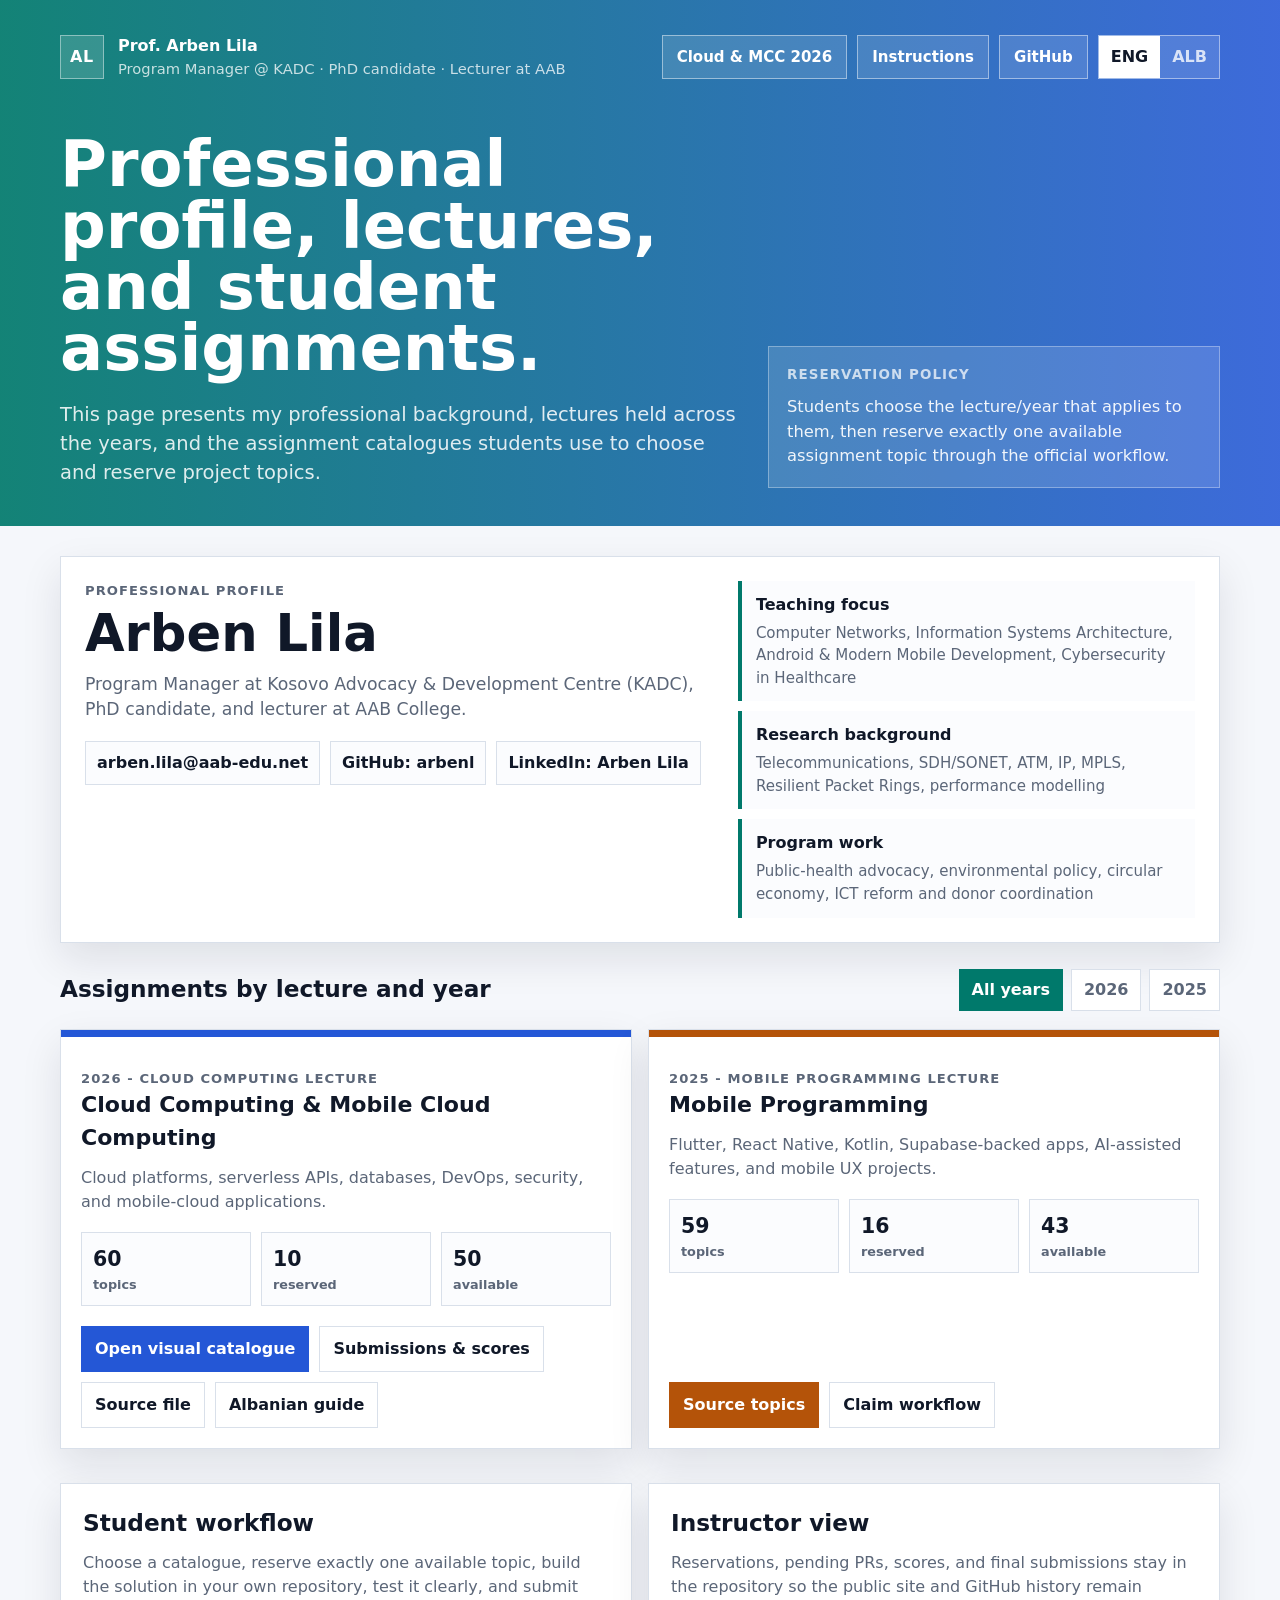
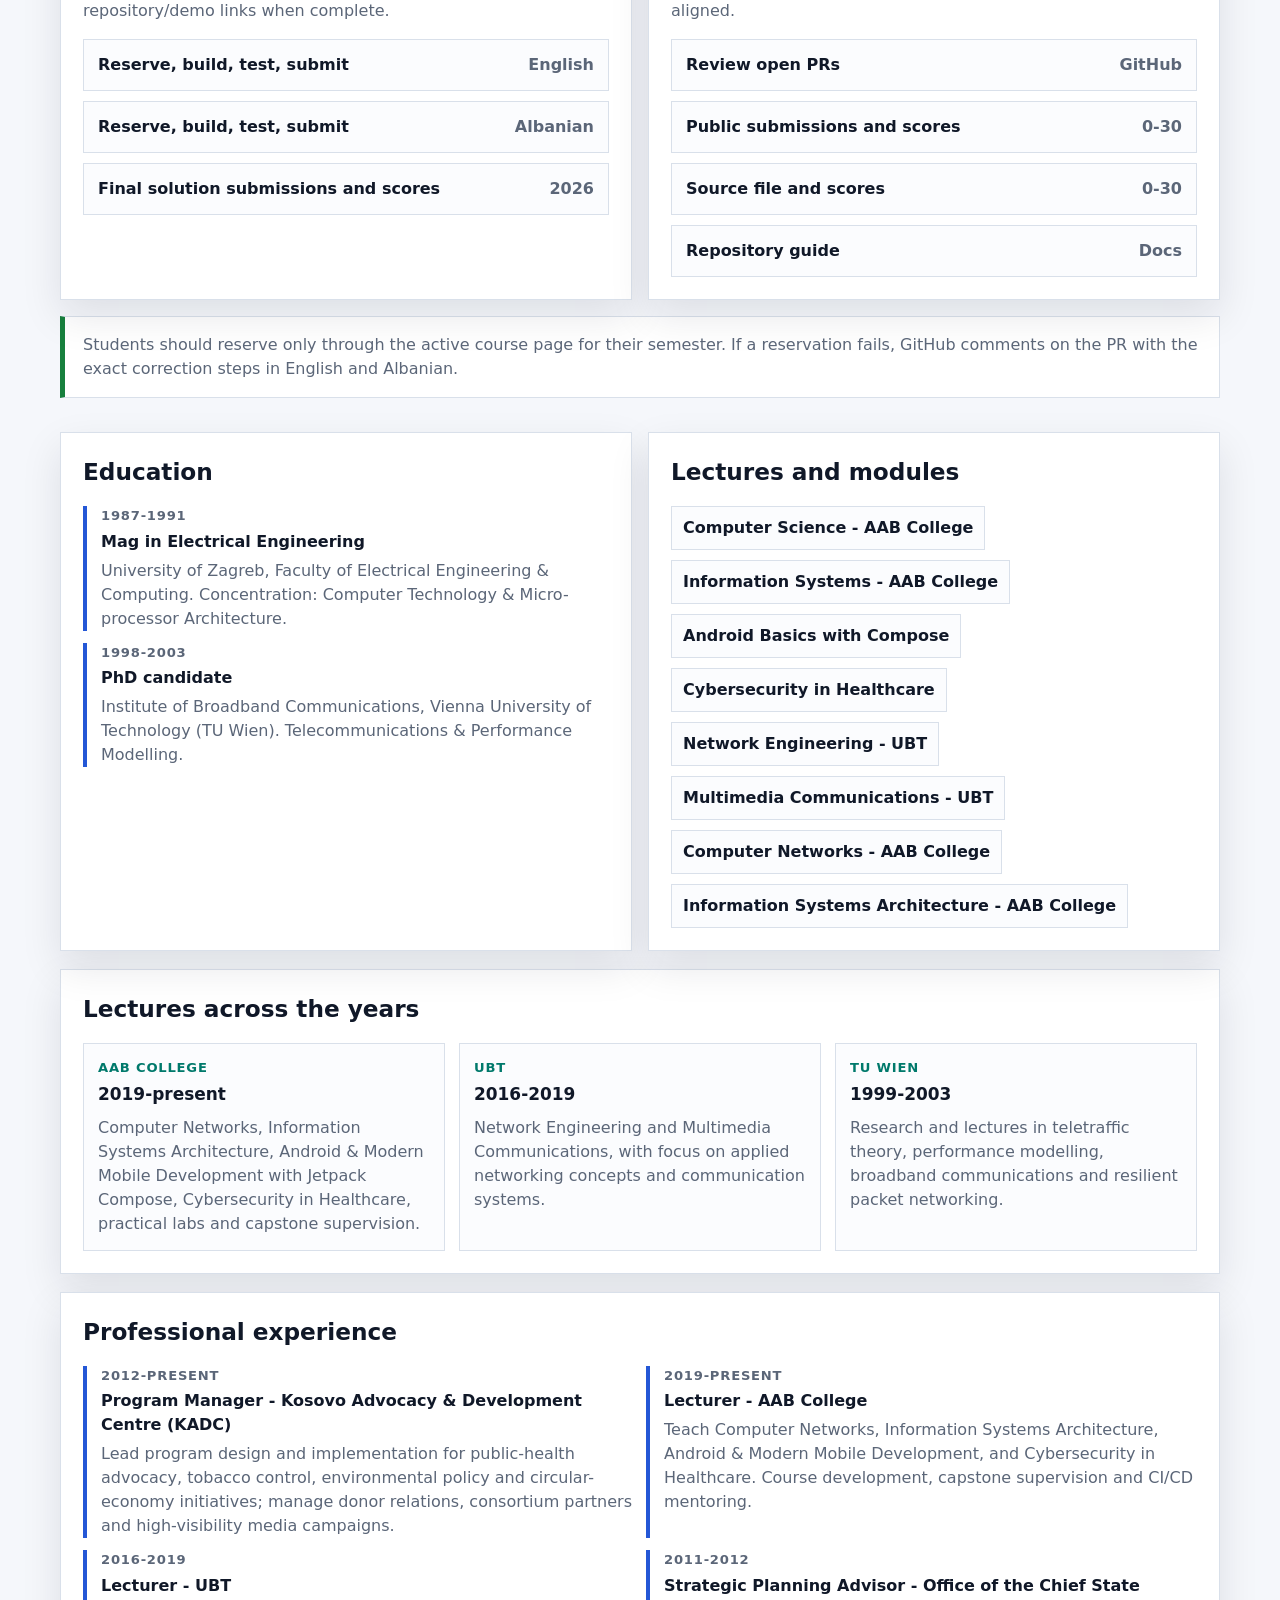
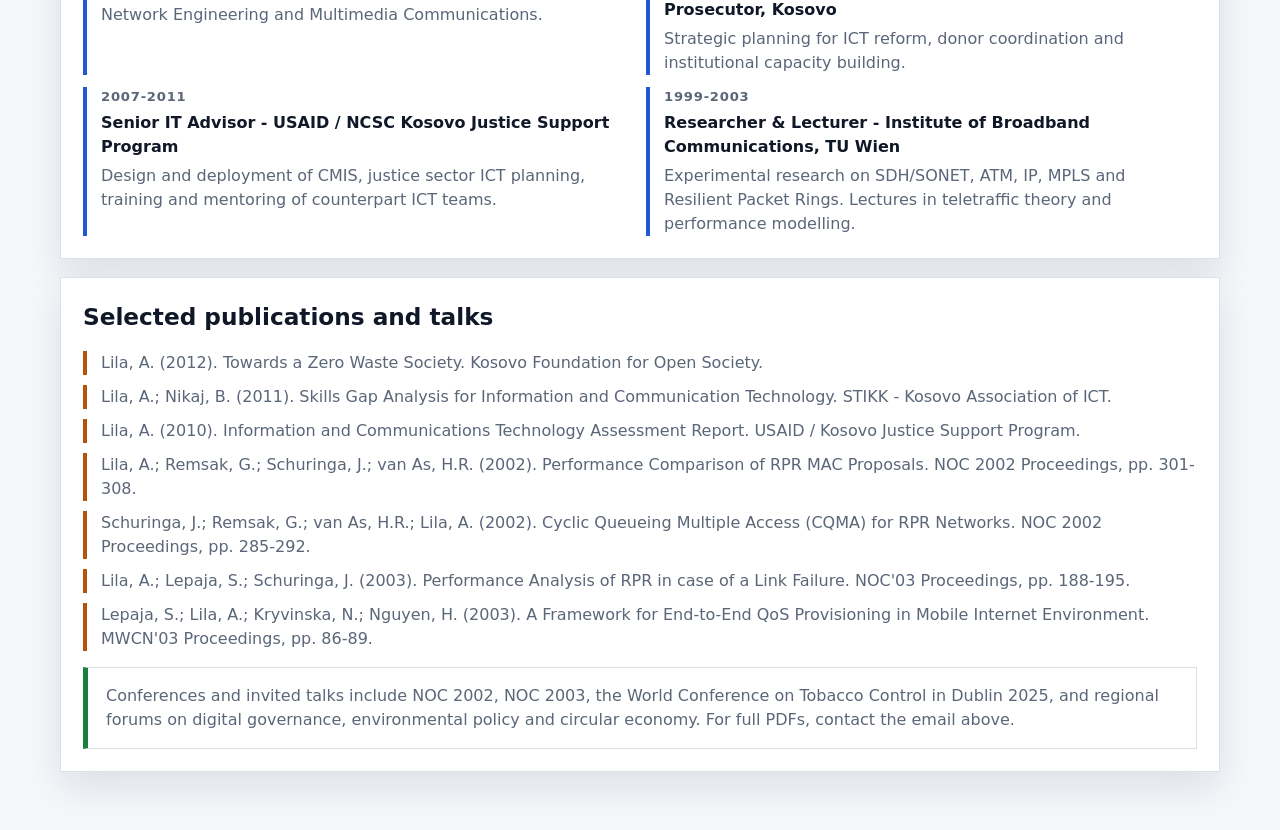
==== commit 52b2c2a4: "Add MCC submissions and scores dashboard" ====
--- a/index.html
+++ b/index.html
@@ -681,6 +681,7 @@
           </div>
           <div class="course-actions">
             <a class="action primary" href="mcc-2026.html" data-i18n="actions.openVisual">Open visual catalogue</a>
+            <a class="action" href="submissions-2026.html" data-i18n="actions.submissionsScores">Submissions & scores</a>
             <a class="action" href="CLOUD_TOPICS_2026.md" data-i18n="actions.source">Source file</a>
             <a class="action" href="udhezime-mcc-2026.html" data-i18n="actions.instructionsSq">Udhëzime</a>
           </div>
@@ -712,7 +713,7 @@
           <div class="link-list">
             <a href="instructions-mcc-2026.html"><span data-i18n="workflow.linkEn">Reserve, build, test, submit</span> <span data-i18n="workflow.english">English</span></a>
             <a href="udhezime-mcc-2026.html"><span data-i18n="workflow.linkSq">Rezervo, zhvillo, testo, dorezo</span> <span data-i18n="workflow.albanian">Shqip</span></a>
-            <a href="SUBMISSIONS_2026.md"><span data-i18n="workflow.submissions">Final solution submissions</span> <span>2026</span></a>
+            <a href="submissions-2026.html"><span data-i18n="workflow.submissions">Final solution submissions and scores</span> <span>2026</span></a>
           </div>
         </section>
 
@@ -721,6 +722,7 @@
           <p data-i18n="instructor.copy">Reservations, pending PRs, scores, and final submissions stay in the repository so the public site and GitHub history remain aligned.</p>
           <div class="link-list">
             <a href="https://github.com/arbenl/arbenl-mobile-assignments-2025/pulls"><span data-i18n="instructor.review">Review open PRs</span> <span>GitHub</span></a>
+            <a href="submissions-2026.html"><span data-i18n="instructor.scoreboard">Public submissions and scores</span> <span>0-30</span></a>
             <a href="CLOUD_TOPICS_2026.md"><span data-i18n="instructor.sourceScores">Source file and scores</span> <span>0-30</span></a>
             <a href="README.md"><span data-i18n="instructor.docs">Repository guide</span> <span>Docs</span></a>
           </div>
@@ -862,6 +864,7 @@
         'metrics.reserved': 'reserved',
         'metrics.available': 'available',
         'actions.openVisual': 'Open visual catalogue',
+        'actions.submissionsScores': 'Submissions & scores',
         'actions.source': 'Source file',
         'actions.instructionsSq': 'Albanian guide',
         'actions.sourceTopics': 'Source topics',
@@ -872,10 +875,11 @@
         'workflow.english': 'English',
         'workflow.linkSq': 'Reserve, build, test, submit',
         'workflow.albanian': 'Albanian',
-        'workflow.submissions': 'Final solution submissions',
+        'workflow.submissions': 'Final solution submissions and scores',
         'instructor.title': 'Instructor view',
         'instructor.copy': 'Reservations, pending PRs, scores, and final submissions stay in the repository so the public site and GitHub history remain aligned.',
         'instructor.review': 'Review open PRs',
+        'instructor.scoreboard': 'Public submissions and scores',
         'instructor.sourceScores': 'Source file and scores',
         'instructor.docs': 'Repository guide',
         'notice.reserve': 'Students should reserve only through the active course page for their semester. If a reservation fails, GitHub comments on the PR with the exact correction steps in English and Albanian.',
@@ -933,6 +937,7 @@
         'metrics.reserved': 'të rezervuara',
         'metrics.available': 'të lira',
         'actions.openVisual': 'Hap katalogun vizual',
+        'actions.submissionsScores': 'Dorëzimet dhe pikët',
         'actions.source': 'Fajlli burimor',
         'actions.instructionsSq': 'Udhëzime shqip',
         'actions.sourceTopics': 'Temat burimore',
@@ -943,10 +948,11 @@
         'workflow.english': 'Anglisht',
         'workflow.linkSq': 'Rezervo, zhvillo, testo, dorëzo',
         'workflow.albanian': 'Shqip',
-        'workflow.submissions': 'Dorëzimet finale të zgjidhjeve',
+        'workflow.submissions': 'Dorëzimet finale dhe pikët',
         'instructor.title': 'Pamja për mësimdhënësin',
         'instructor.copy': 'Rezervimet, PR-të në pritje, pikët dhe dorëzimet finale mbeten në repository që faqja publike dhe historia në GitHub të jenë të sinkronizuara.',
         'instructor.review': 'Shiko PR-të e hapura',
+        'instructor.scoreboard': 'Dorëzimet dhe pikët publike',
         'instructor.sourceScores': 'Fajlli burimor dhe pikët',
         'instructor.docs': 'Udhëzuesi i repository',
         'notice.reserve': 'Studentët duhet të rezervojnë vetëm përmes faqes aktive të ligjeratës për semestrin e tyre. Nëse rezervimi dështon, GitHub komenton në PR me hapat e saktë për korrigjim në anglisht dhe shqip.',
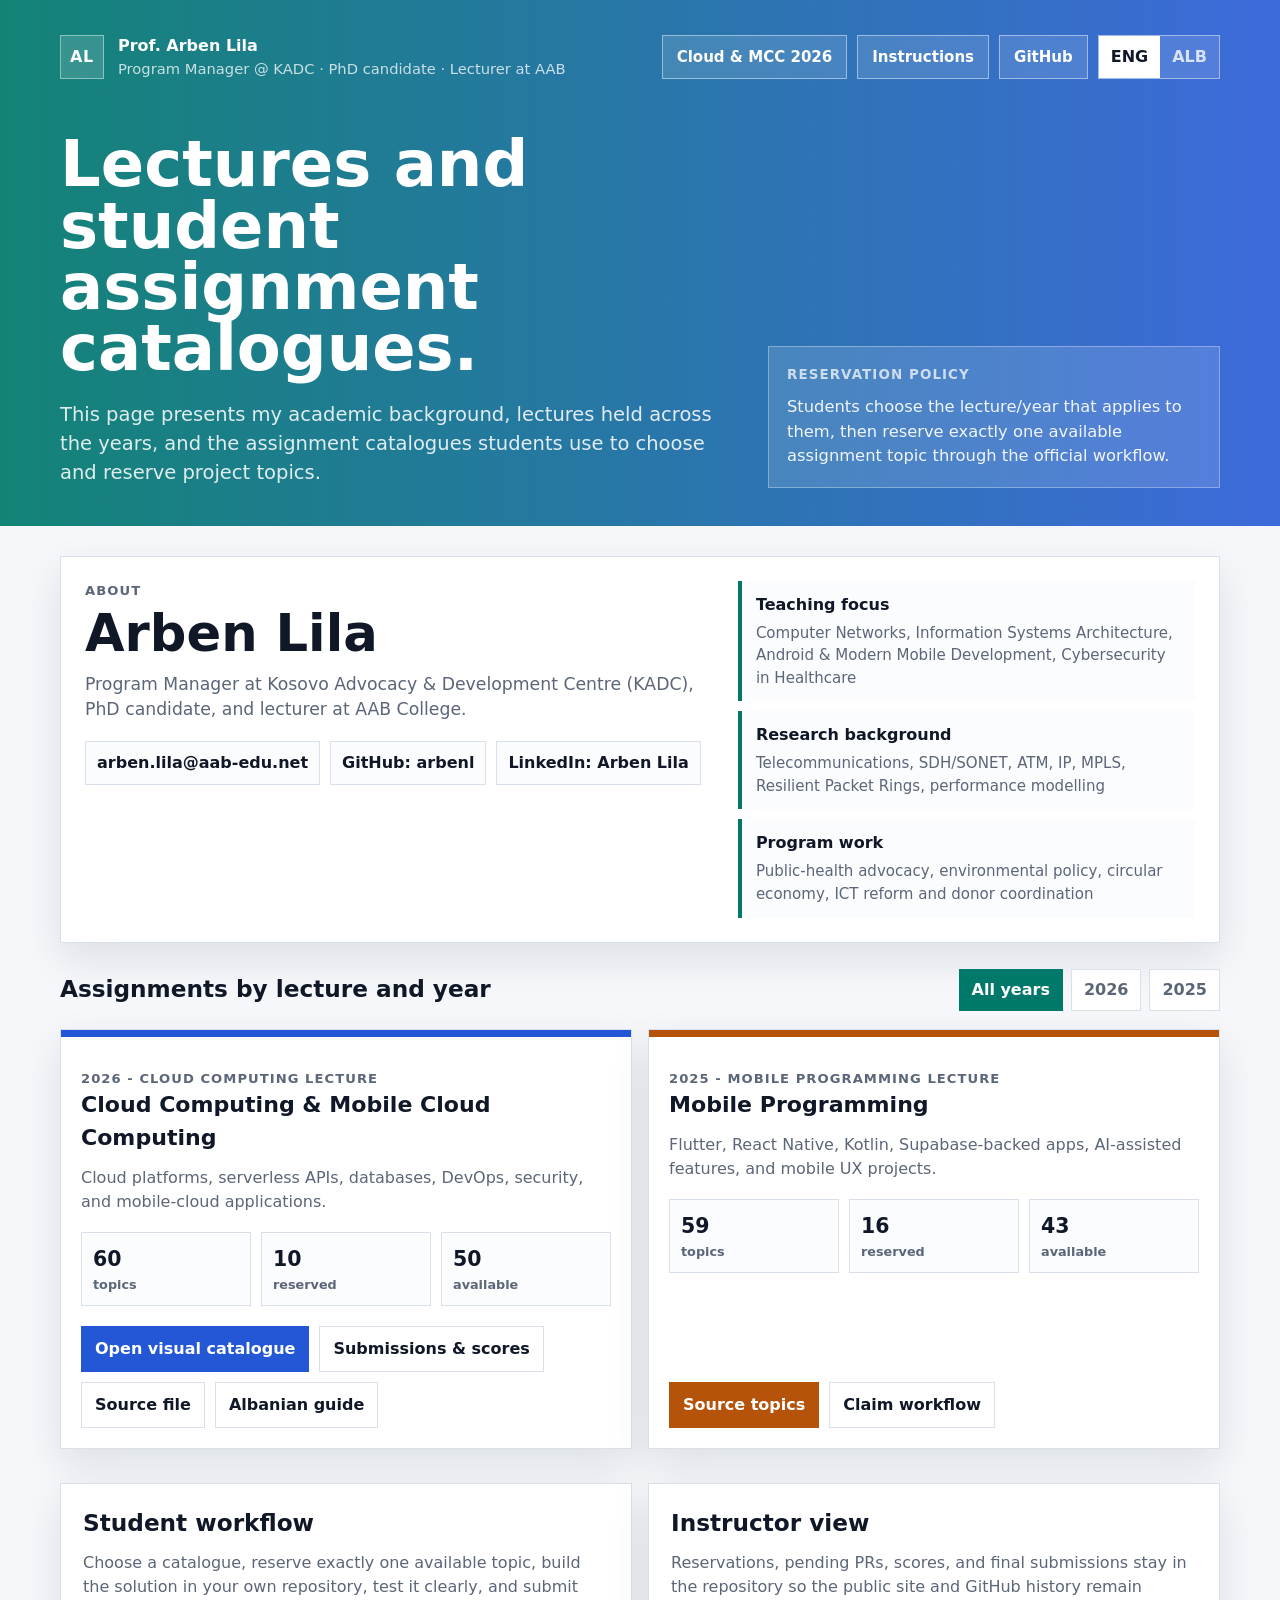
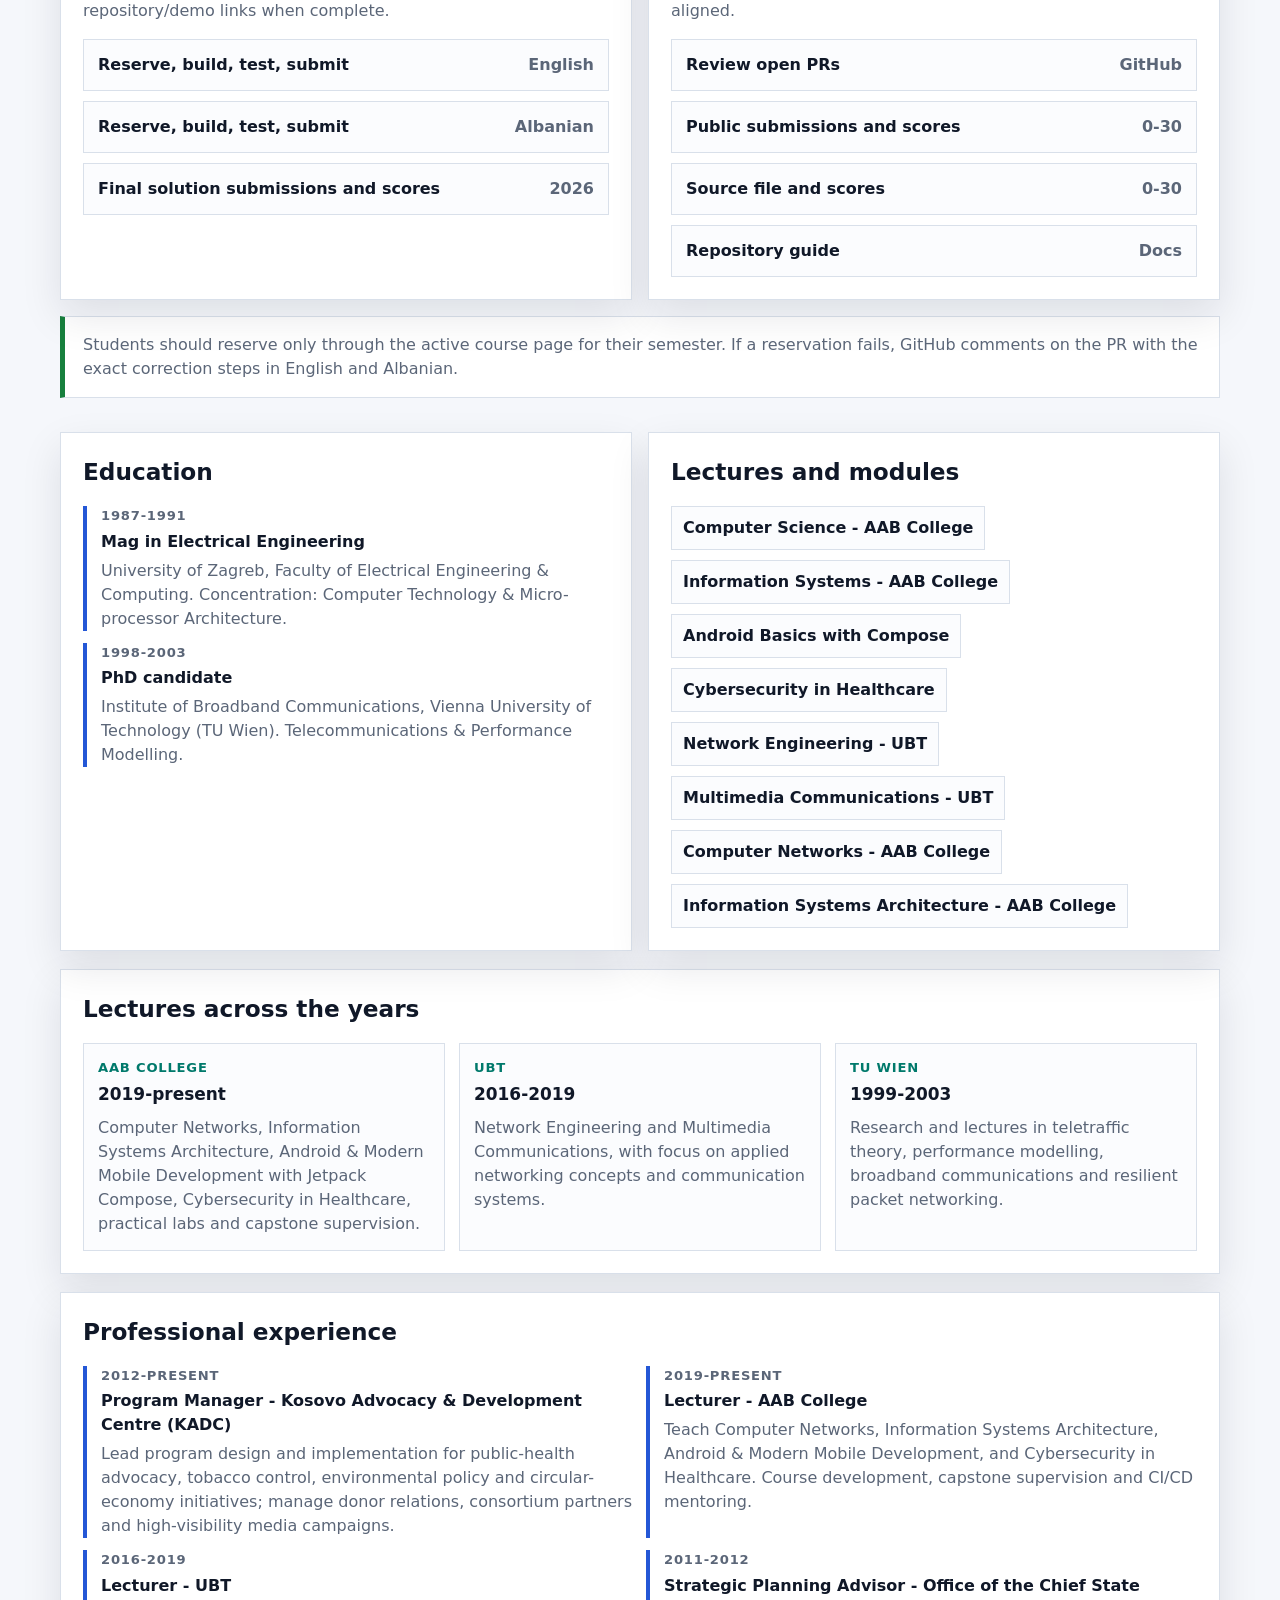
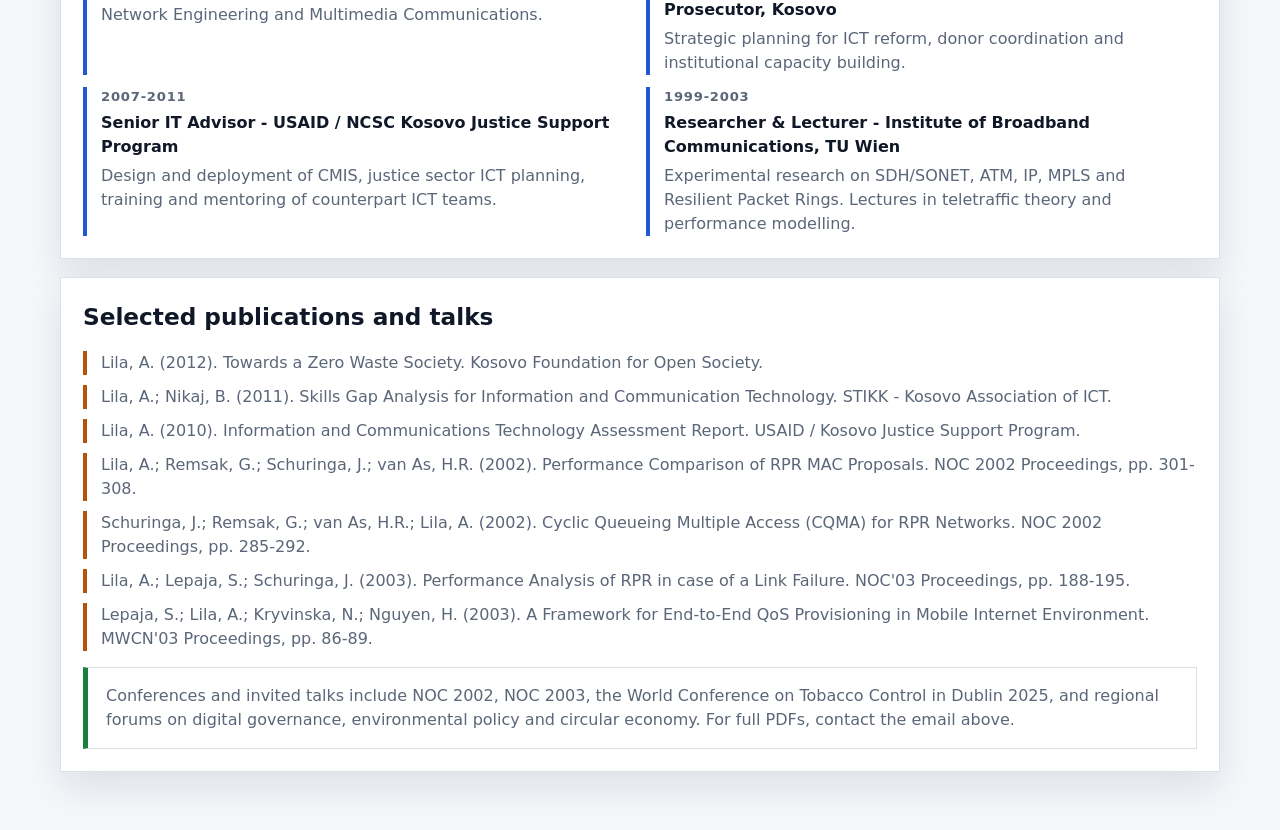
==== commit 43eae096: "Refine course portal wording" ====
--- a/index.html
+++ b/index.html
@@ -3,8 +3,8 @@
 <head>
   <meta charset="UTF-8">
   <meta name="viewport" content="width=device-width, initial-scale=1.0">
-  <title>Arben Lila - Profile, Lectures, and Student Assignments</title>
-  <meta name="description" content="Professional profile, lectures across the years, and student assignment catalogues by course and year.">
+  <title>Arben Lila - Lectures and Student Assignments</title>
+  <meta name="description" content="Lectures across the years and student assignment catalogues by course and year.">
   <meta name="application-name" content="Arben Lila Course Portal">
   <link rel="icon" href="data:,">
   <style>
@@ -618,8 +618,8 @@
 
         <div class="hero-grid">
           <div class="hero-copy">
-            <h1 data-i18n="hero.title">Professional profile, lectures, and student assignments.</h1>
-            <p data-i18n="hero.copy">This page presents my professional background, lectures held across the years, and the assignment catalogues students use to choose and reserve project topics.</p>
+            <h1 data-i18n="hero.title">Lectures and student assignment catalogues.</h1>
+            <p data-i18n="hero.copy">This page presents my academic background, lectures held across the years, and the assignment catalogues students use to choose and reserve project topics.</p>
           </div>
           <aside class="status-panel" aria-label="Reservation workflow status">
             <strong data-i18n="hero.policyTitle">Reservation policy</strong>
@@ -630,9 +630,9 @@
     </header>
 
     <main class="content">
-      <section class="profile-section" aria-label="Professional profile">
+      <section class="profile-section" aria-label="About Arben Lila">
         <div>
-          <p class="kicker" data-i18n="profile.kicker">Professional profile</p>
+          <p class="kicker" data-i18n="profile.kicker">About</p>
           <h2>Arben Lila</h2>
           <p class="profile-lead" data-i18n="profile.lead">Program Manager at Kosovo Advocacy & Development Centre (KADC), PhD candidate, and lecturer at AAB College.</p>
           <div class="contact-line" aria-label="Contact links">
@@ -839,14 +839,14 @@
   <script>
     const translations = {
       en: {
-        pageTitle: 'Arben Lila - Profile, Lectures, and Student Assignments',
+        pageTitle: 'Arben Lila - Lectures and Student Assignments',
         'identity.subtitle': 'Program Manager @ KADC · PhD candidate · Lecturer at AAB',
         'nav.instructions': 'Instructions',
-        'hero.title': 'Professional profile, lectures, and student assignments.',
-        'hero.copy': 'This page presents my professional background, lectures held across the years, and the assignment catalogues students use to choose and reserve project topics.',
+        'hero.title': 'Lectures and student assignment catalogues.',
+        'hero.copy': 'This page presents my academic background, lectures held across the years, and the assignment catalogues students use to choose and reserve project topics.',
         'hero.policyTitle': 'Reservation policy',
         'hero.policyCopy': 'Students choose the lecture/year that applies to them, then reserve exactly one available assignment topic through the official workflow.',
-        'profile.kicker': 'Professional profile',
+        'profile.kicker': 'About',
         'profile.lead': 'Program Manager at Kosovo Advocacy & Development Centre (KADC), PhD candidate, and lecturer at AAB College.',
         'profile.teachingTitle': 'Teaching focus',
         'profile.teachingCopy': 'Computer Networks, Information Systems Architecture, Android & Modern Mobile Development, Cybersecurity in Healthcare',
@@ -912,14 +912,14 @@
         'stats.file': 'file',
       },
       sq: {
-        pageTitle: 'Arben Lila - Profili, Ligjeratat dhe Detyrat e Studentëve',
+        pageTitle: 'Arben Lila - Ligjeratat dhe Detyrat e Studentëve',
         'identity.subtitle': 'Menaxher programi në KADC · Kandidat për PhD · Ligjërues në AAB',
         'nav.instructions': 'Udhëzime',
-        'hero.title': 'Profil profesional, ligjerata dhe detyra për studentë.',
-        'hero.copy': 'Kjo faqe paraqet profilin tim profesional, ligjeratat e mbajtura ndër vite dhe katalogët e detyrave ku studentët zgjedhin dhe rezervojnë temat e projekteve.',
+        'hero.title': 'Ligjerata dhe katalogë detyrash për studentë.',
+        'hero.copy': 'Kjo faqe paraqet sfondin tim akademik, ligjeratat e mbajtura ndër vite dhe katalogët e detyrave ku studentët zgjedhin dhe rezervojnë temat e projekteve.',
         'hero.policyTitle': 'Rregulli i rezervimit',
         'hero.policyCopy': 'Studentët zgjedhin ligjeratën/vitin që u përket dhe pastaj rezervojnë saktësisht një temë të lirë përmes workflow zyrtar.',
-        'profile.kicker': 'Profil profesional',
+        'profile.kicker': 'Rreth meje',
         'profile.lead': 'Menaxher programi në Kosovo Advocacy & Development Centre (KADC), kandidat për PhD dhe ligjërues në Kolegjin AAB.',
         'profile.teachingTitle': 'Fokusi në mësimdhënie',
         'profile.teachingCopy': 'Rrjeta kompjuterike, Arkitekturë e sistemeve informative, Android & zhvillim modern mobil, Siguri kibernetike në shëndetësi',
@@ -1000,8 +1000,8 @@
       document.querySelector('meta[name="description"]').setAttribute(
         'content',
         language === 'sq'
-          ? 'Profil profesional, ligjerata ndër vite dhe katalogë detyrash për studentë sipas lëndës dhe vitit.'
-          : 'Professional profile, lectures across the years, and student assignment catalogues by course and year.',
+          ? 'Ligjerata ndër vite dhe katalogë detyrash për studentë sipas lëndës dhe vitit.'
+          : 'Lectures across the years and student assignment catalogues by course and year.',
       );
       document.querySelectorAll('[data-i18n]').forEach((node) => {
         node.textContent = t(node.dataset.i18n);
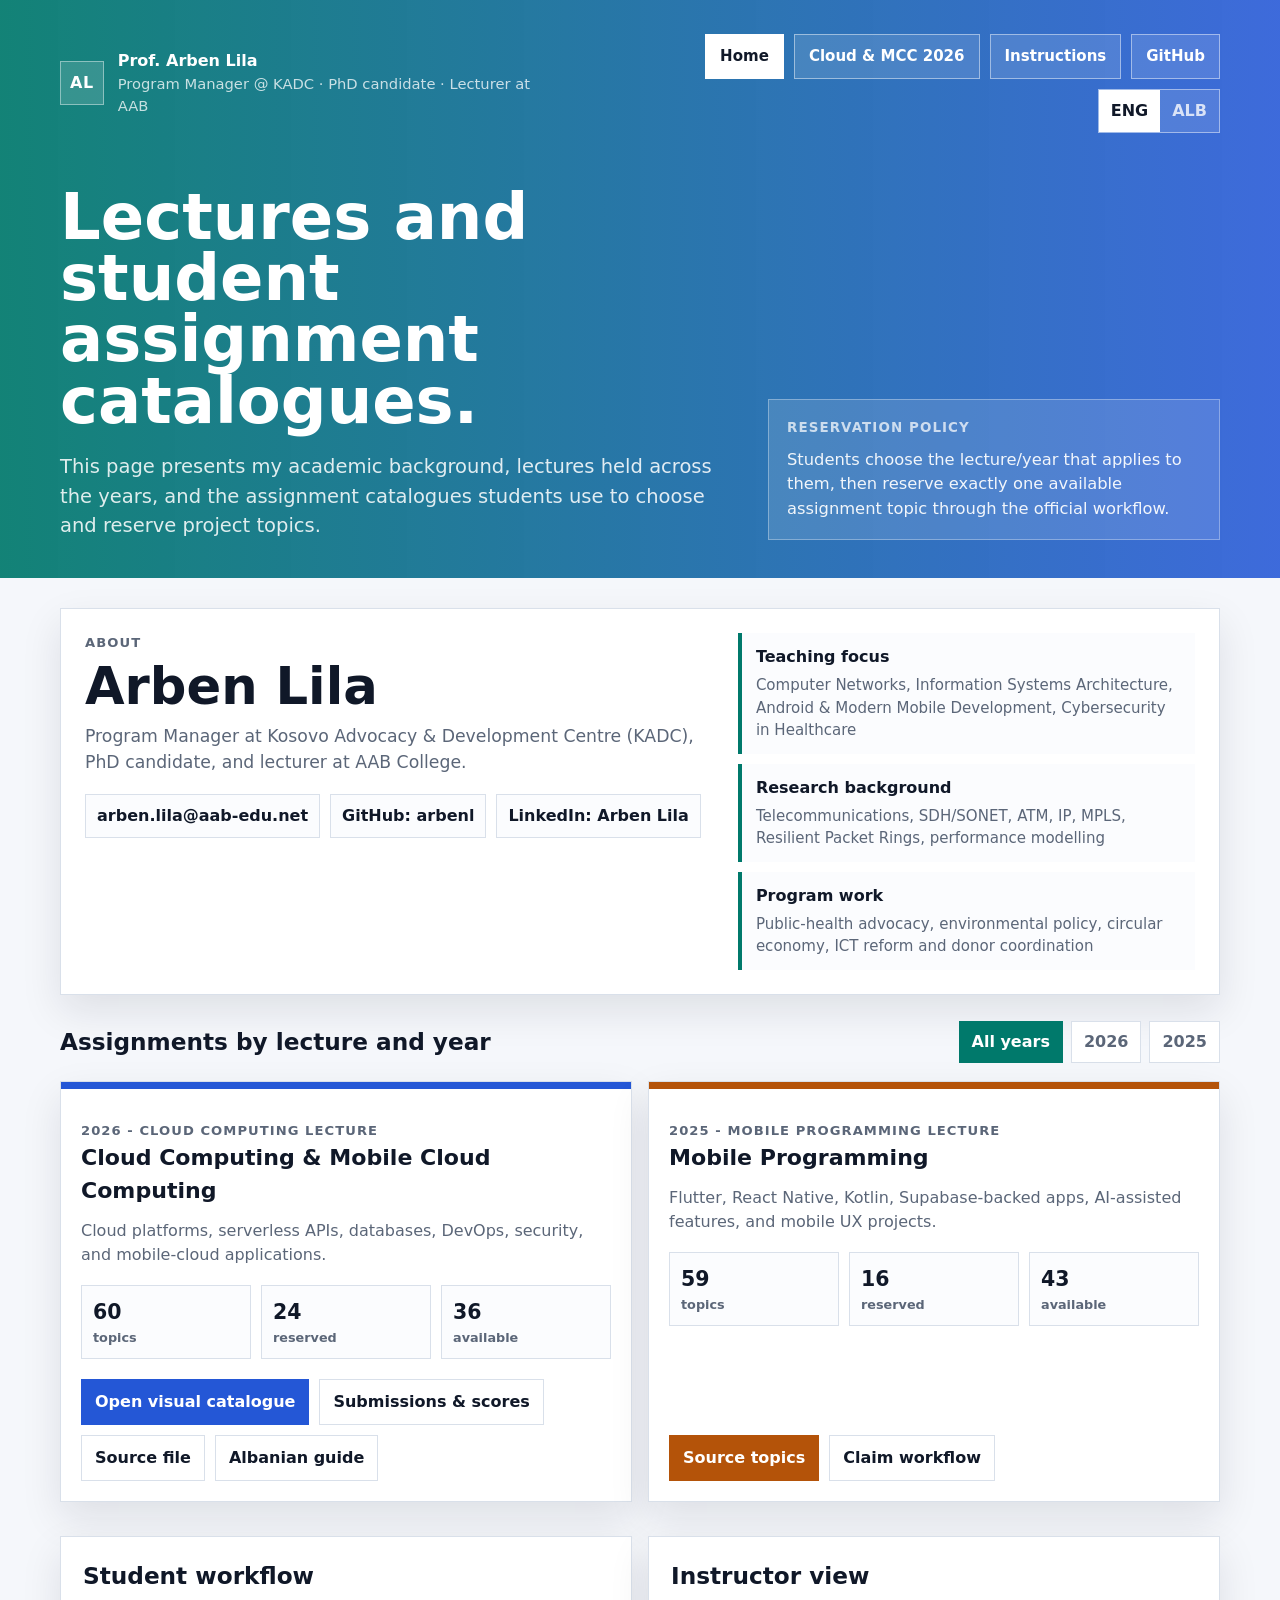
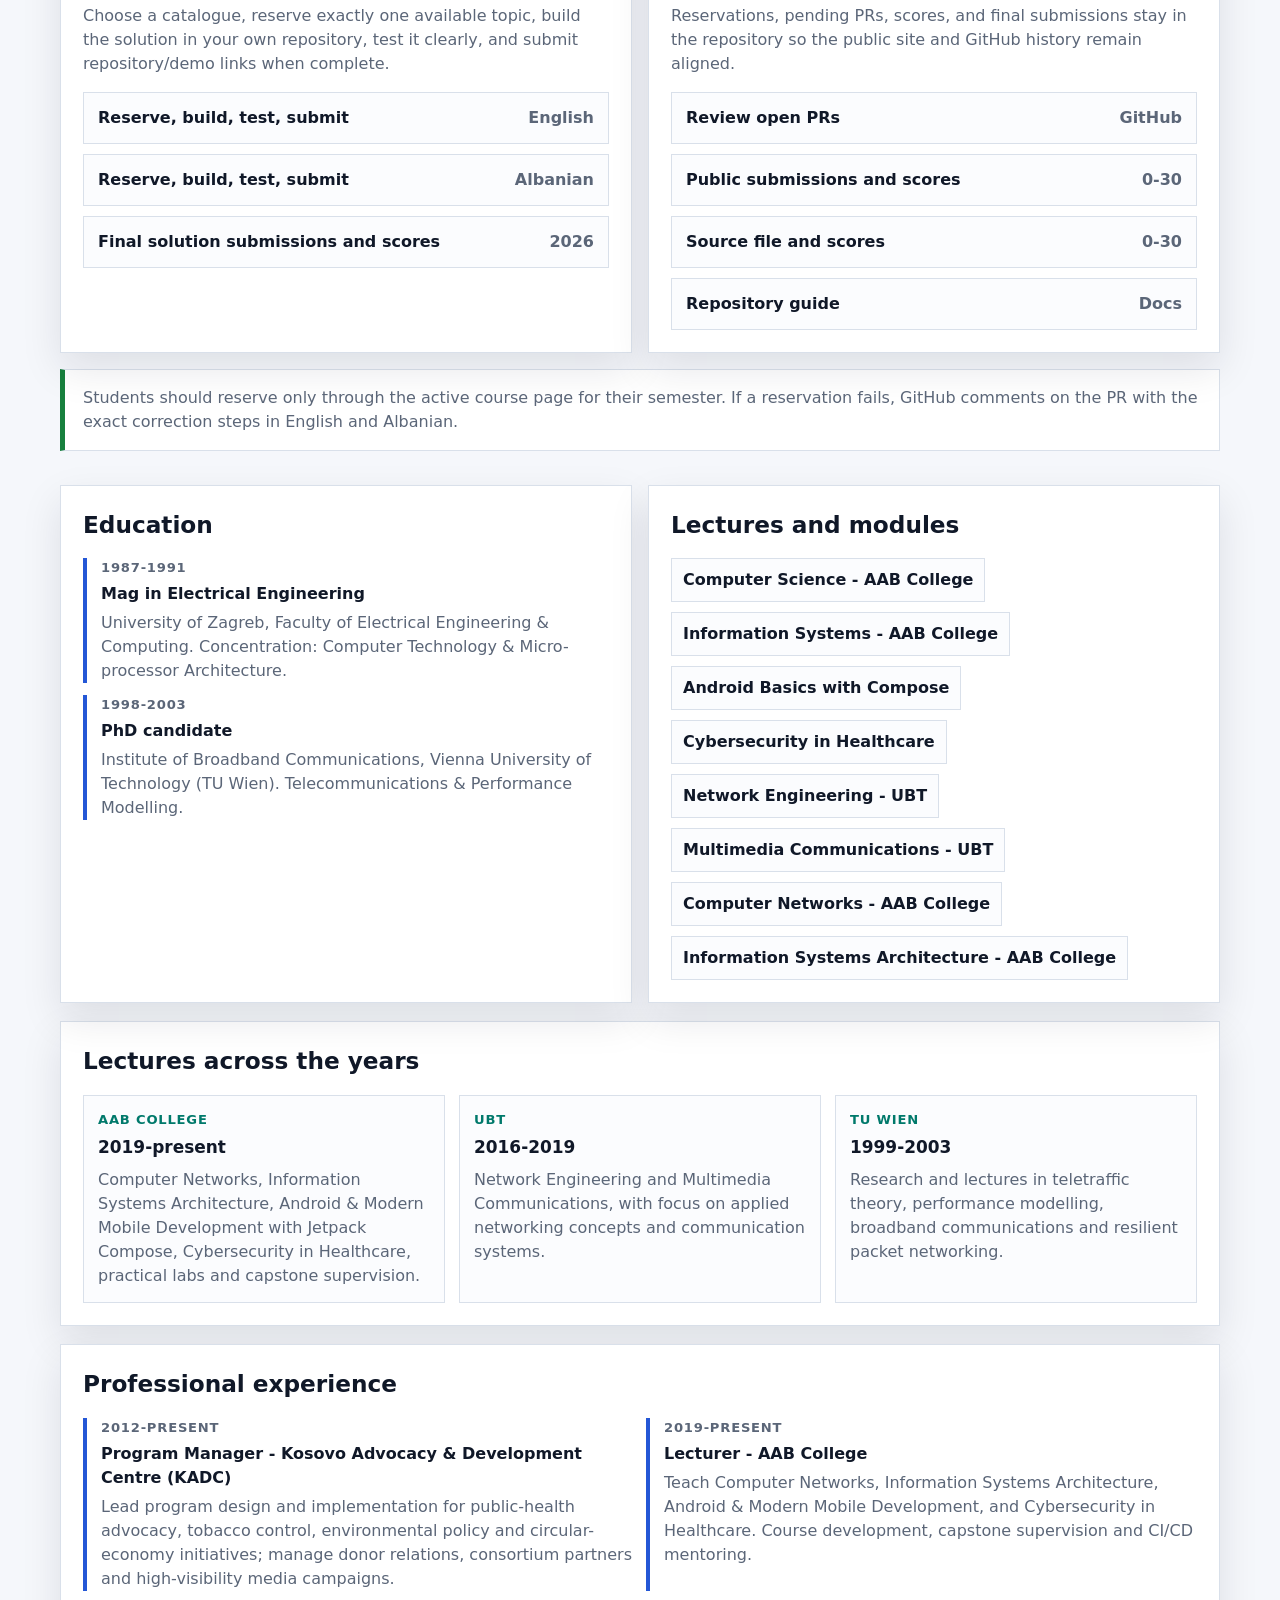
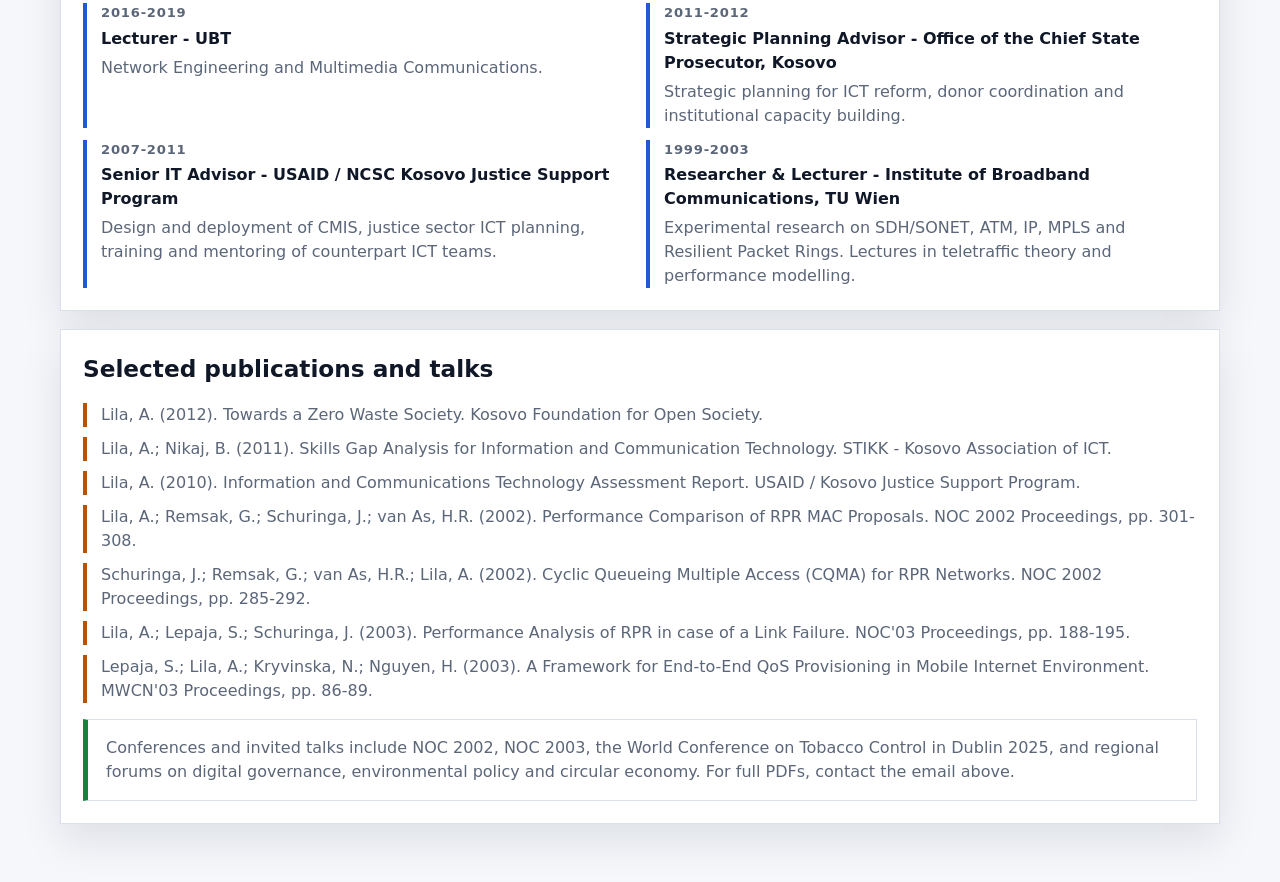
==== commit 84b51ad1: "Add active navigation and home links" ====
--- a/index.html
+++ b/index.html
@@ -143,6 +143,13 @@
       background: rgba(255,255,255,0.12);
     }
 
+    .top-links a.active,
+    .top-links a[aria-current="page"] {
+      color: var(--ink);
+      background: #fff;
+      border-color: #fff;
+    }
+
     .hero-grid {
       display: grid;
       grid-template-columns: minmax(0, 1.08fr) minmax(320px, 0.72fr);
@@ -605,6 +612,7 @@
           </div>
           <div class="nav-actions">
             <nav class="top-links" aria-label="Primary links">
+              <a class="active" href="index.html" aria-current="page" data-i18n="nav.home">Home</a>
               <a href="mcc-2026.html">Cloud & MCC 2026</a>
               <a href="instructions-mcc-2026.html" data-i18n="nav.instructions">Instructions</a>
               <a href="https://github.com/arbenl/arbenl-mobile-assignments-2025">GitHub</a>
@@ -842,6 +850,7 @@
         pageTitle: 'Arben Lila - Lectures and Student Assignments',
         'identity.subtitle': 'Program Manager @ KADC · PhD candidate · Lecturer at AAB',
         'nav.instructions': 'Instructions',
+        'nav.home': 'Home',
         'hero.title': 'Lectures and student assignment catalogues.',
         'hero.copy': 'This page presents my academic background, lectures held across the years, and the assignment catalogues students use to choose and reserve project topics.',
         'hero.policyTitle': 'Reservation policy',
@@ -915,6 +924,7 @@
         pageTitle: 'Arben Lila - Ligjeratat dhe Detyrat e Studentëve',
         'identity.subtitle': 'Menaxher programi në KADC · Kandidat për PhD · Ligjërues në AAB',
         'nav.instructions': 'Udhëzime',
+        'nav.home': 'Ballina',
         'hero.title': 'Ligjerata dhe katalogë detyrash për studentë.',
         'hero.copy': 'Kjo faqe paraqet sfondin tim akademik, ligjeratat e mbajtura ndër vite dhe katalogët e detyrave ku studentët zgjedhin dhe rezervojnë temat e projekteve.',
         'hero.policyTitle': 'Rregulli i rezervimit',
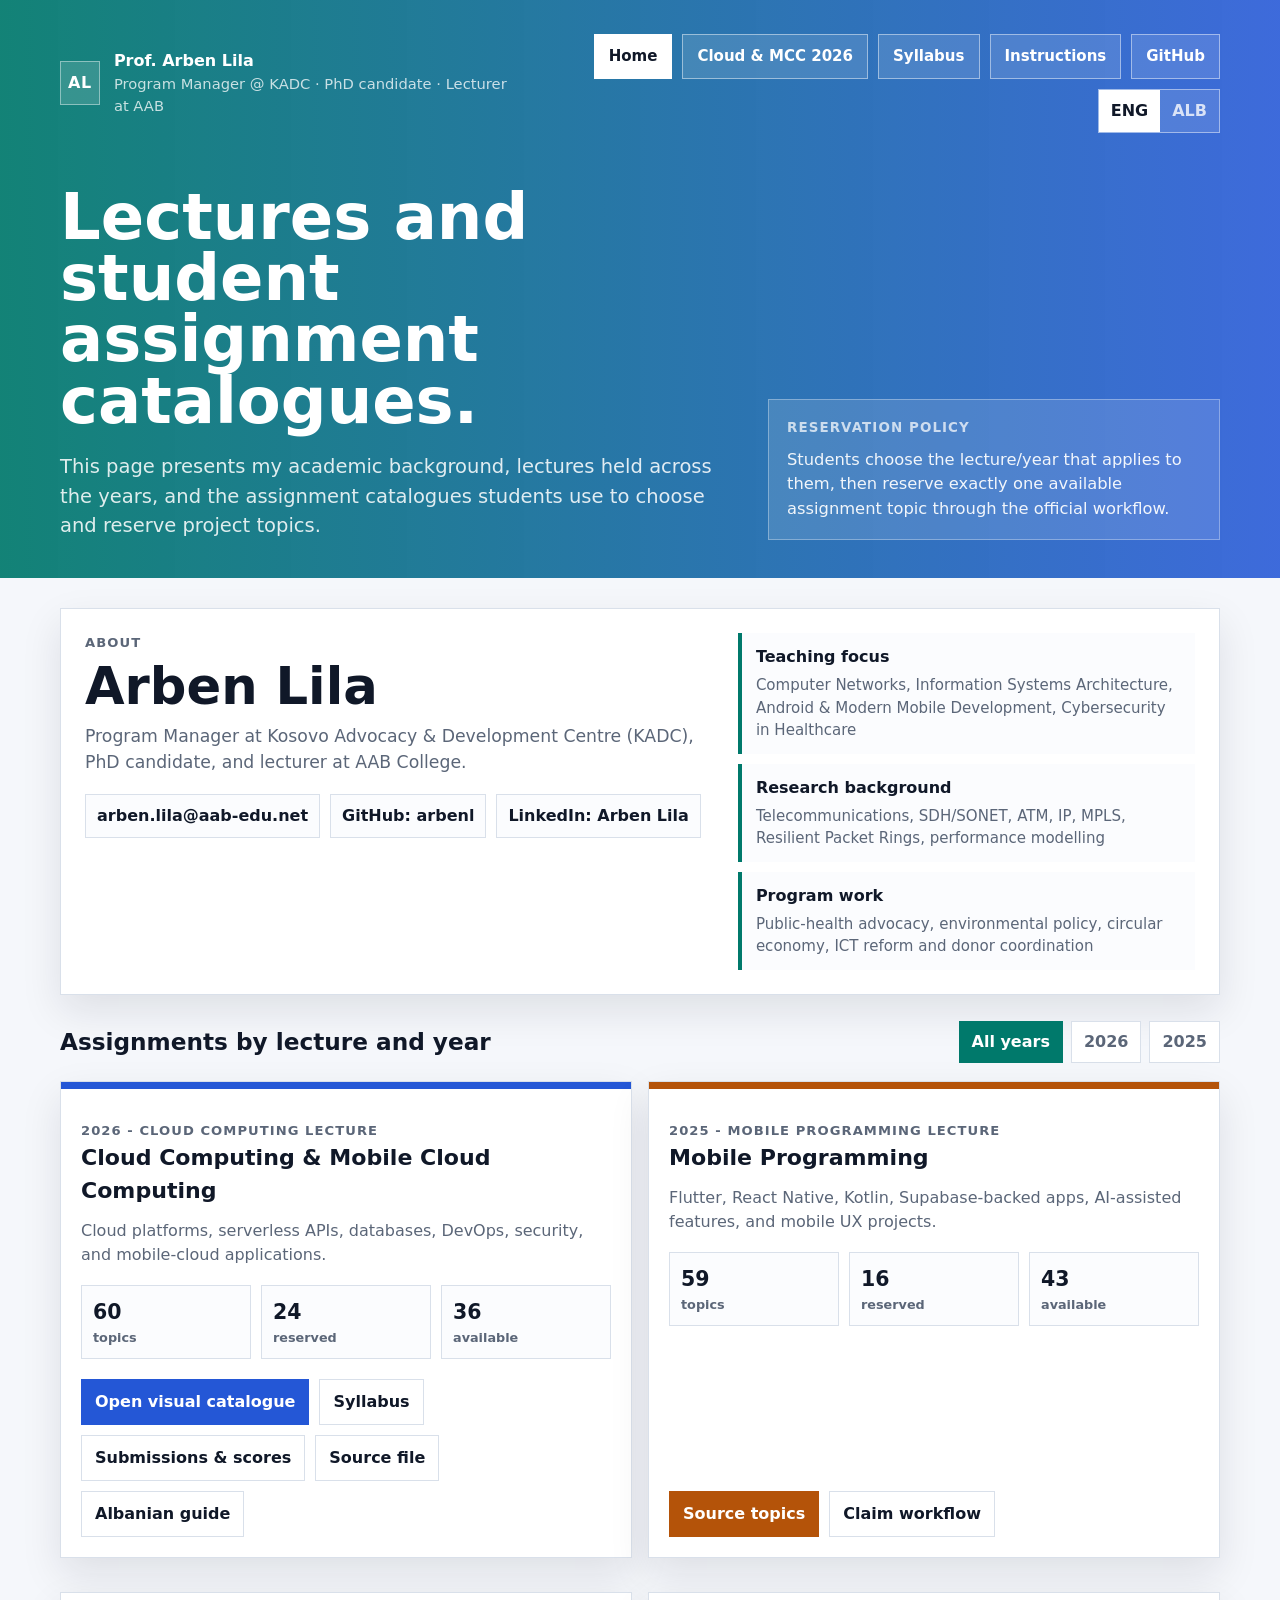
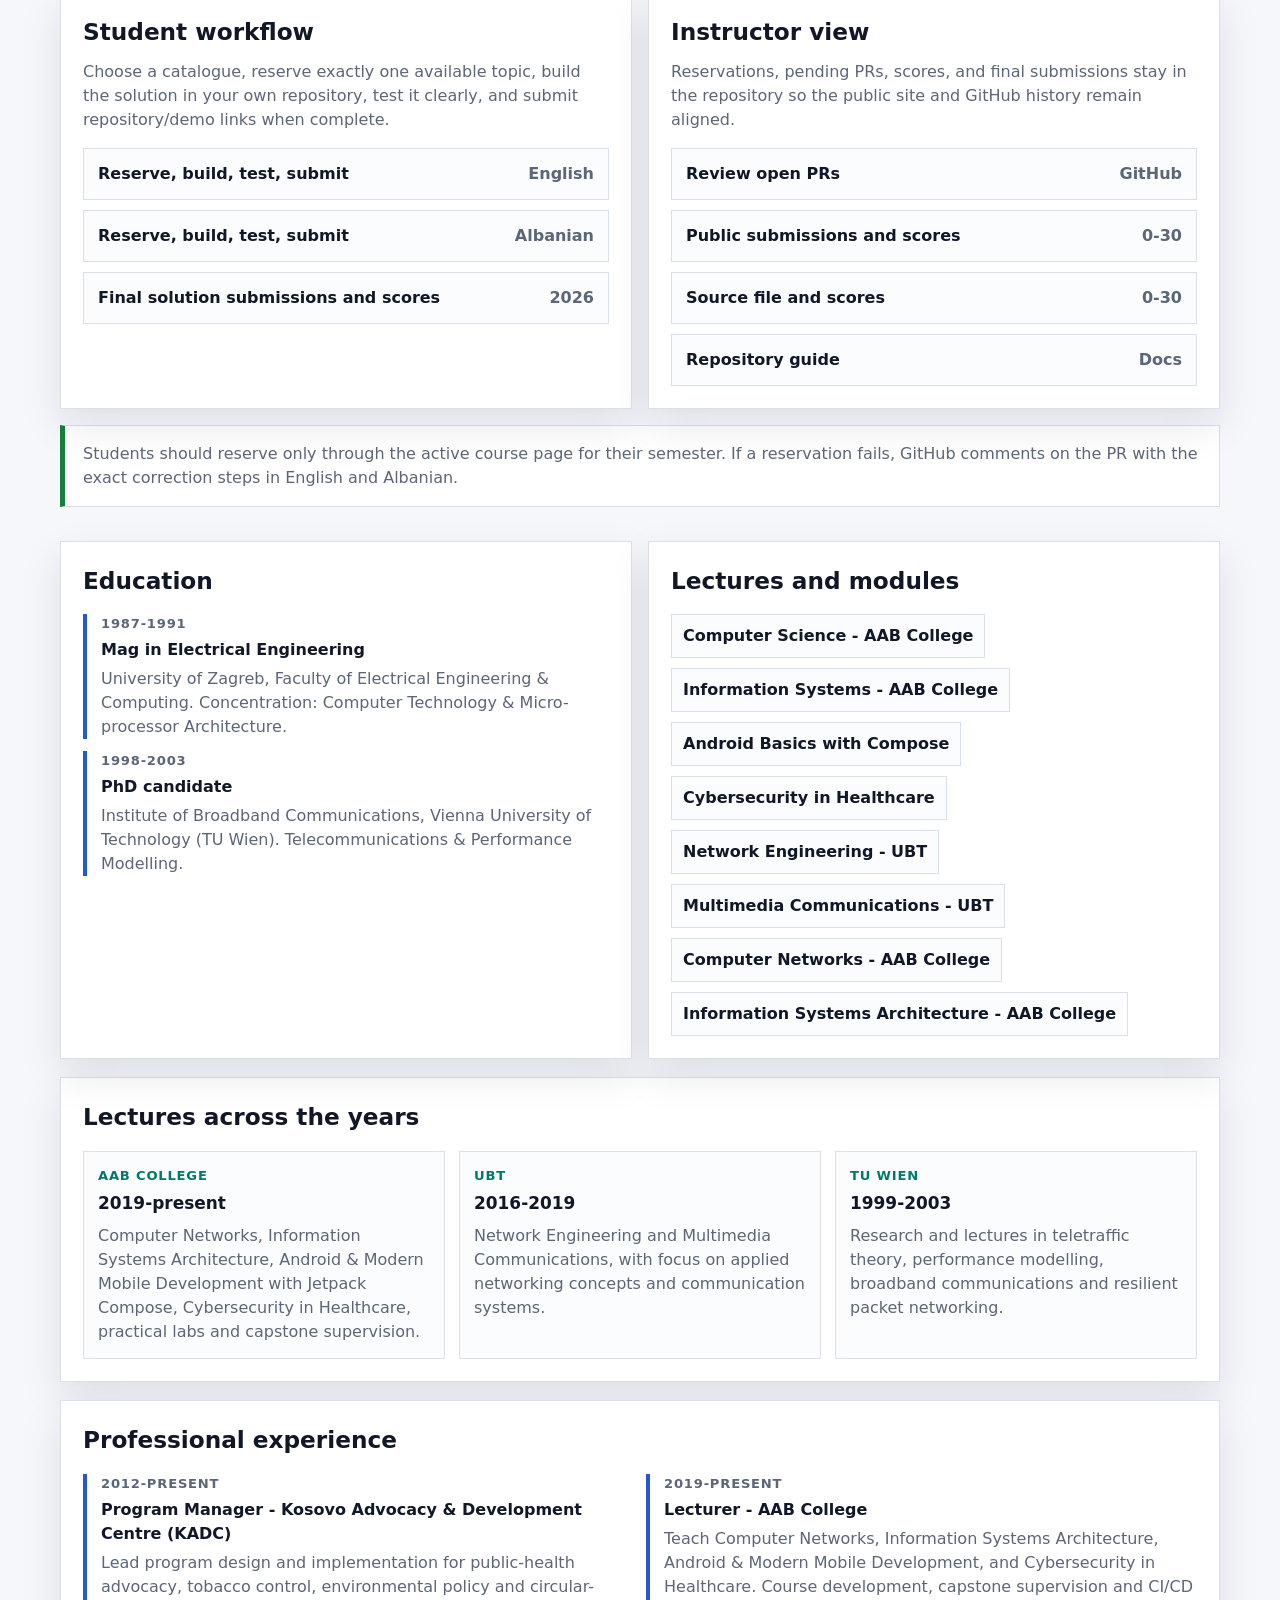
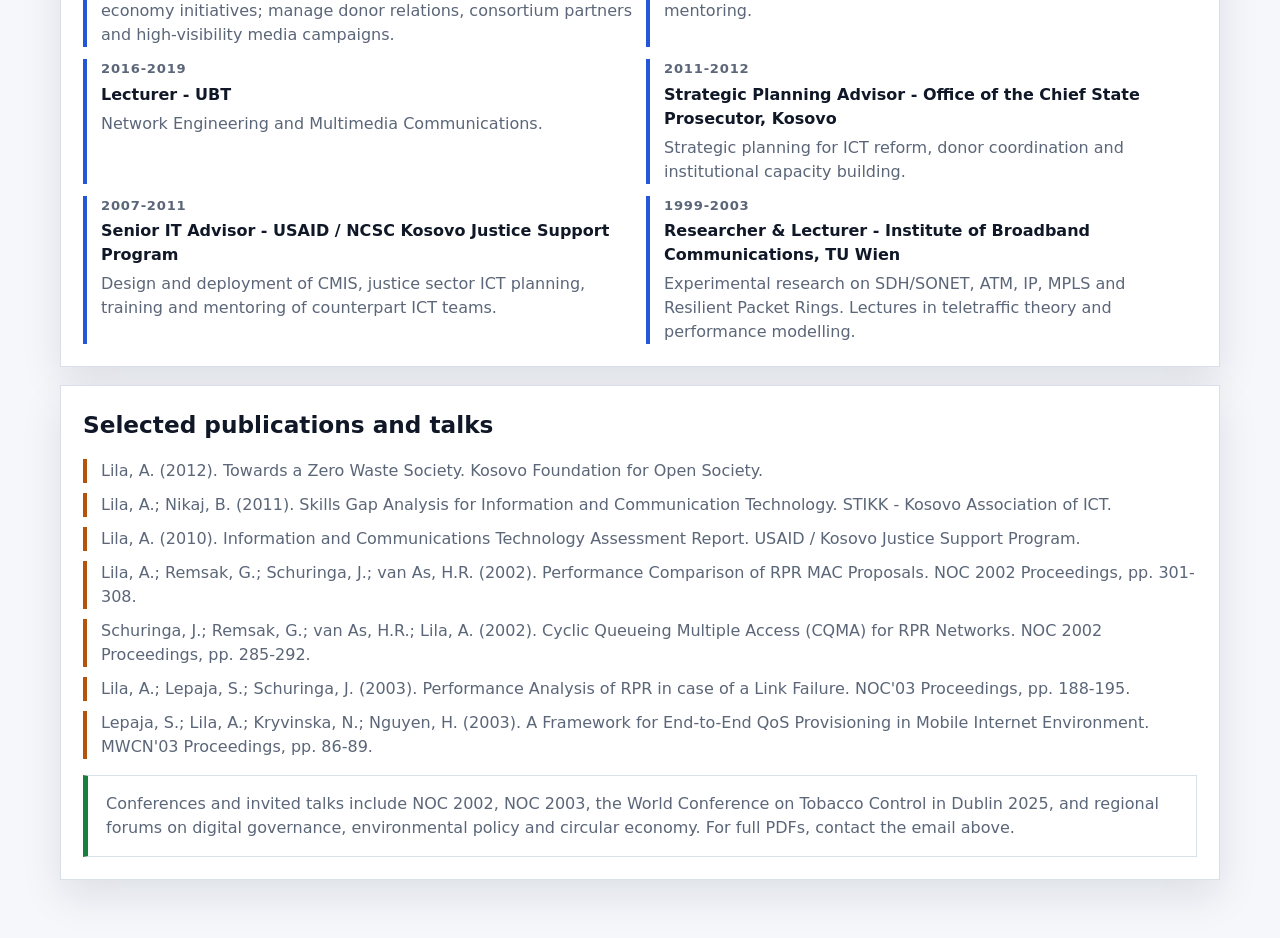
==== commit 6d8658c4: "Add MCC 2026 free SimuLearn syllabus" ====
--- a/index.html
+++ b/index.html
@@ -614,6 +614,7 @@
             <nav class="top-links" aria-label="Primary links">
               <a class="active" href="index.html" aria-current="page" data-i18n="nav.home">Home</a>
               <a href="mcc-2026.html">Cloud & MCC 2026</a>
+              <a href="syllabus-mcc-2026.html" data-i18n="nav.syllabus">Syllabus</a>
               <a href="instructions-mcc-2026.html" data-i18n="nav.instructions">Instructions</a>
               <a href="https://github.com/arbenl/arbenl-mobile-assignments-2025">GitHub</a>
             </nav>
@@ -689,6 +690,7 @@
           </div>
           <div class="course-actions">
             <a class="action primary" href="mcc-2026.html" data-i18n="actions.openVisual">Open visual catalogue</a>
+            <a class="action" href="syllabus-mcc-2026.html" data-i18n="actions.syllabus">Syllabus</a>
             <a class="action" href="submissions-2026.html" data-i18n="actions.submissionsScores">Submissions & scores</a>
             <a class="action" href="CLOUD_TOPICS_2026.md" data-i18n="actions.source">Source file</a>
             <a class="action" href="udhezime-mcc-2026.html" data-i18n="actions.instructionsSq">Udhëzime</a>
@@ -850,6 +852,7 @@
         pageTitle: 'Arben Lila - Lectures and Student Assignments',
         'identity.subtitle': 'Program Manager @ KADC · PhD candidate · Lecturer at AAB',
         'nav.instructions': 'Instructions',
+        'nav.syllabus': 'Syllabus',
         'nav.home': 'Home',
         'hero.title': 'Lectures and student assignment catalogues.',
         'hero.copy': 'This page presents my academic background, lectures held across the years, and the assignment catalogues students use to choose and reserve project topics.',
@@ -873,6 +876,7 @@
         'metrics.reserved': 'reserved',
         'metrics.available': 'available',
         'actions.openVisual': 'Open visual catalogue',
+        'actions.syllabus': 'Syllabus',
         'actions.submissionsScores': 'Submissions & scores',
         'actions.source': 'Source file',
         'actions.instructionsSq': 'Albanian guide',
@@ -924,6 +928,7 @@
         pageTitle: 'Arben Lila - Ligjeratat dhe Detyrat e Studentëve',
         'identity.subtitle': 'Menaxher programi në KADC · Kandidat për PhD · Ligjërues në AAB',
         'nav.instructions': 'Udhëzime',
+        'nav.syllabus': 'Syllabusi',
         'nav.home': 'Ballina',
         'hero.title': 'Ligjerata dhe katalogë detyrash për studentë.',
         'hero.copy': 'Kjo faqe paraqet sfondin tim akademik, ligjeratat e mbajtura ndër vite dhe katalogët e detyrave ku studentët zgjedhin dhe rezervojnë temat e projekteve.',
@@ -947,6 +952,7 @@
         'metrics.reserved': 'të rezervuara',
         'metrics.available': 'të lira',
         'actions.openVisual': 'Hap katalogun vizual',
+        'actions.syllabus': 'Syllabusi',
         'actions.submissionsScores': 'Dorëzimet dhe pikët',
         'actions.source': 'Fajlli burimor',
         'actions.instructionsSq': 'Udhëzime shqip',
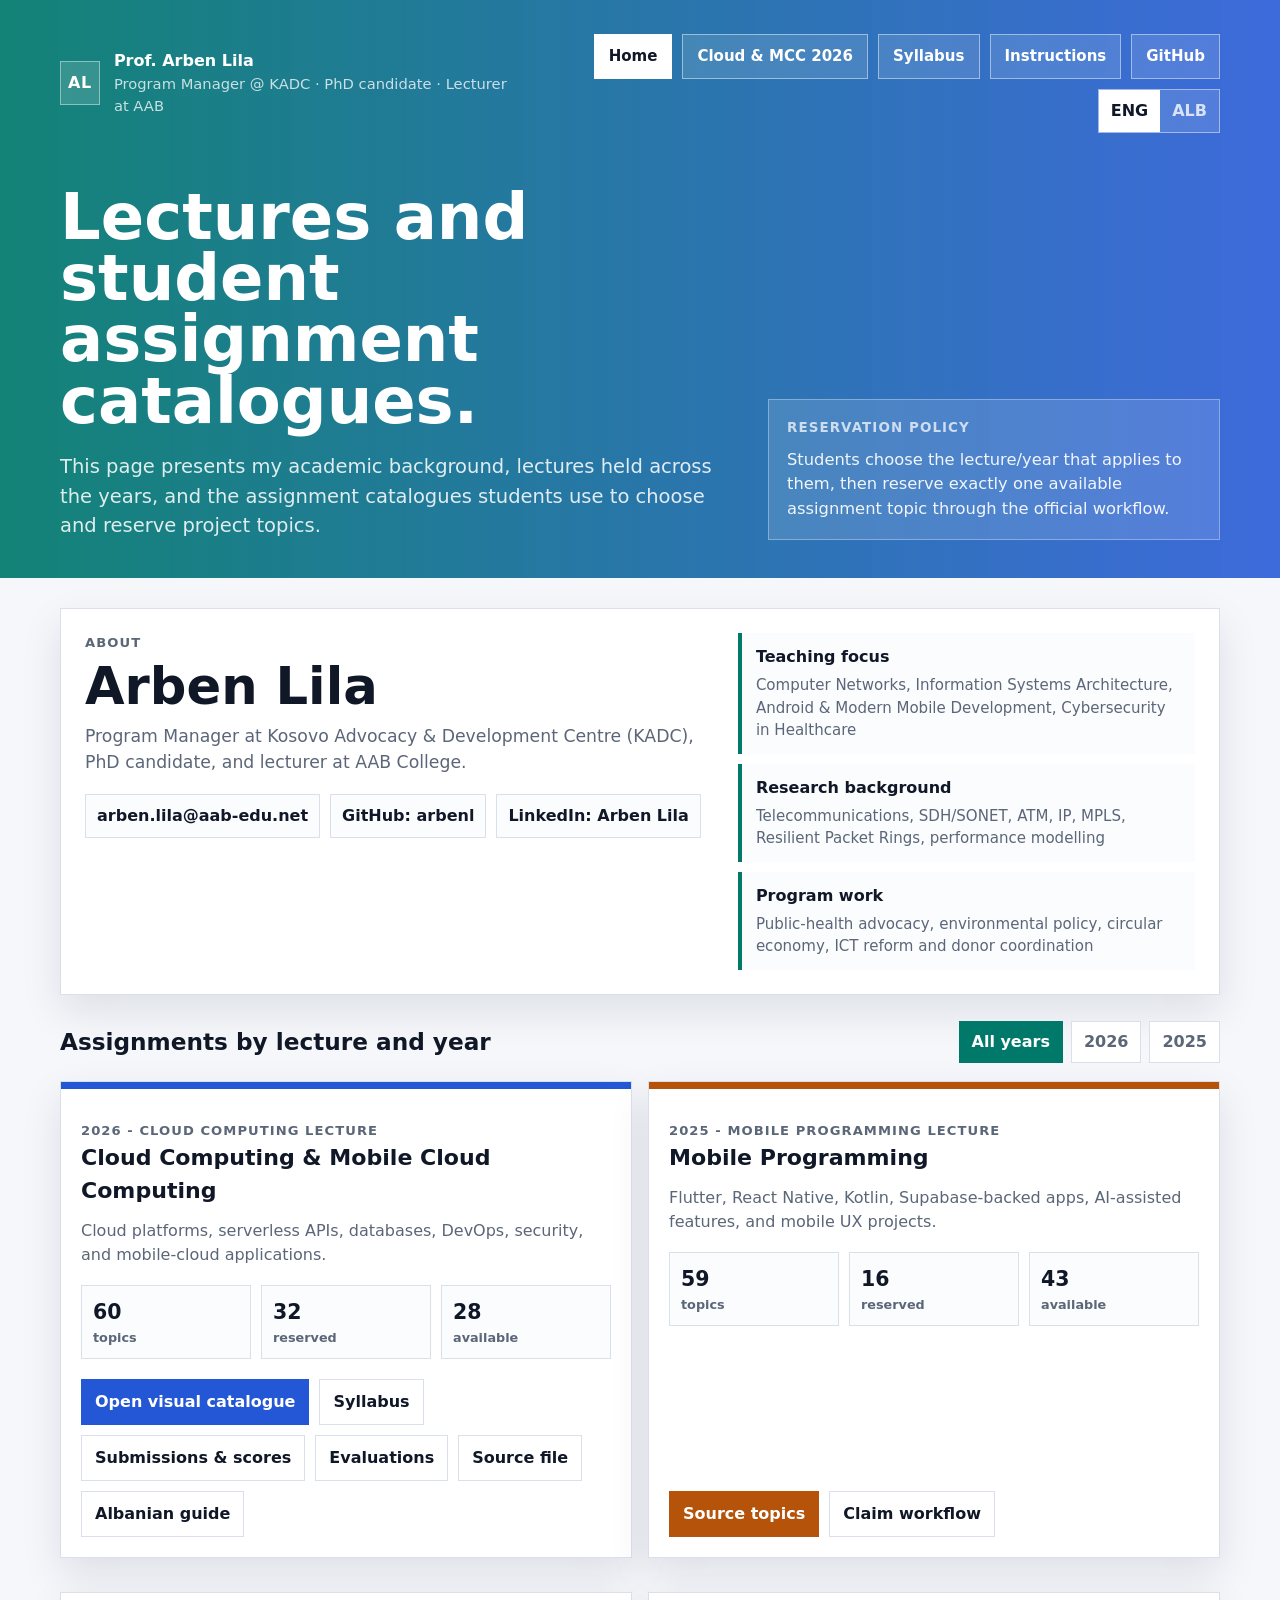
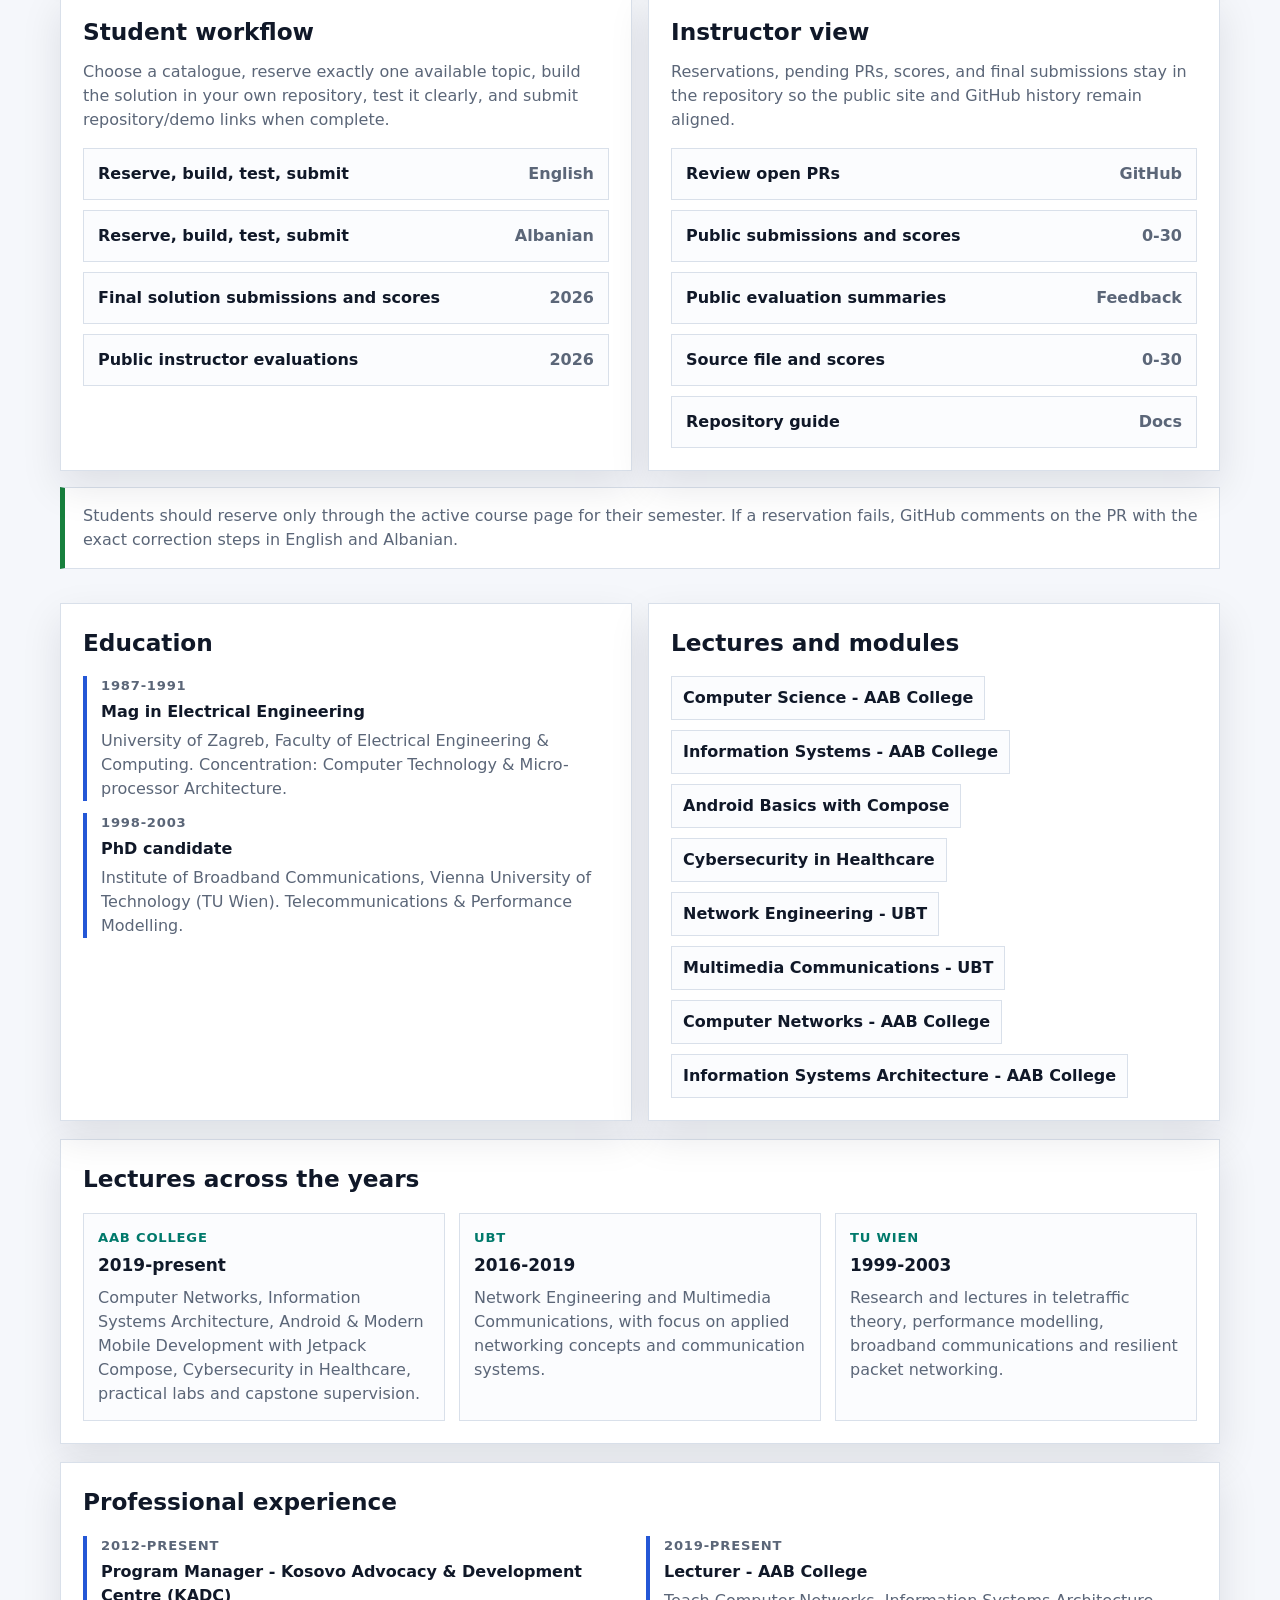
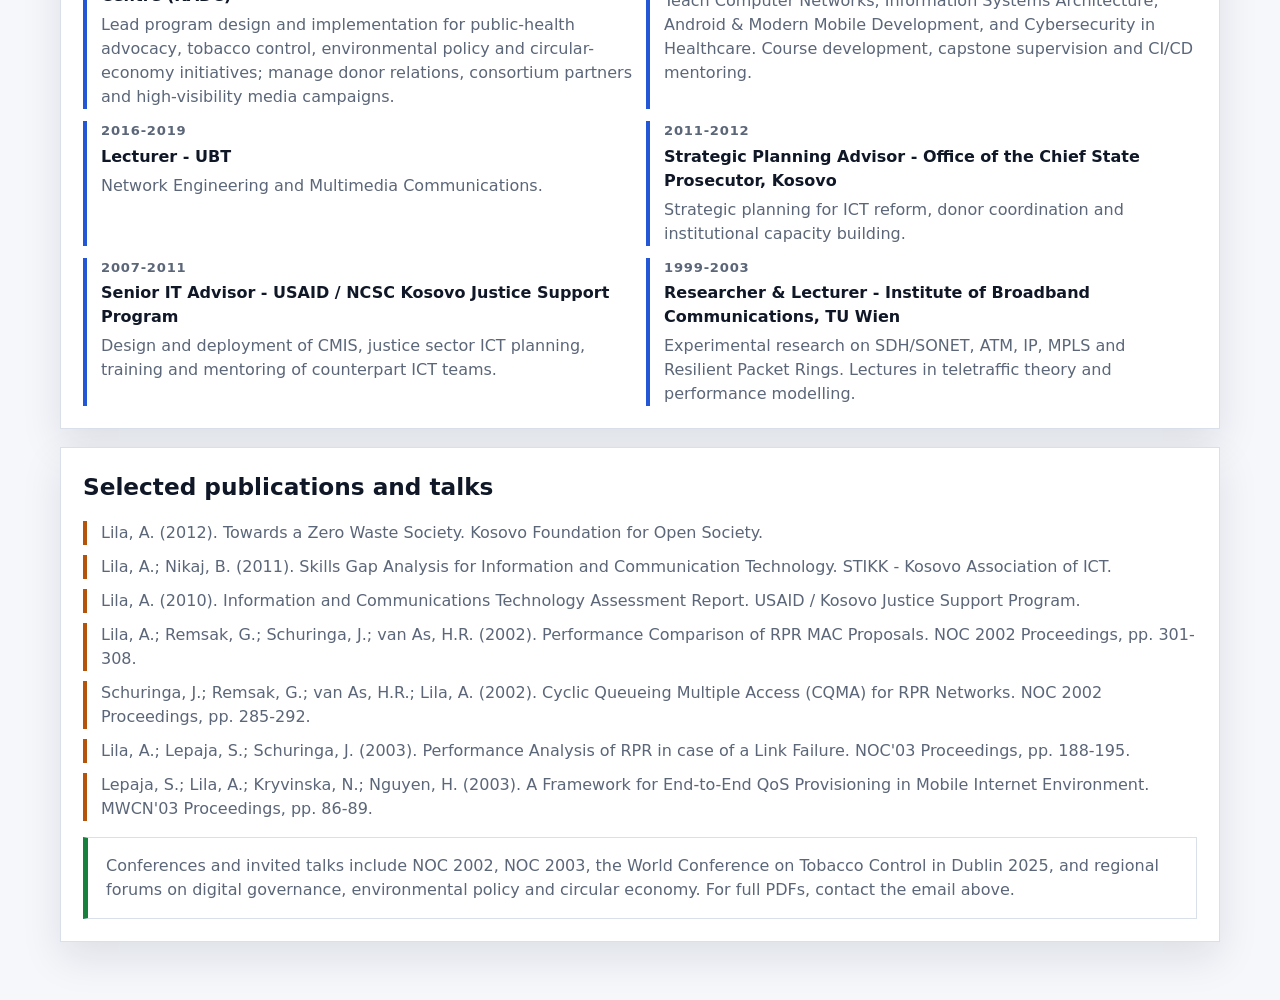
==== commit 81f54510: "Add public evaluation summaries" ====
--- a/index.html
+++ b/index.html
@@ -692,6 +692,7 @@
             <a class="action primary" href="mcc-2026.html" data-i18n="actions.openVisual">Open visual catalogue</a>
             <a class="action" href="syllabus-mcc-2026.html" data-i18n="actions.syllabus">Syllabus</a>
             <a class="action" href="submissions-2026.html" data-i18n="actions.submissionsScores">Submissions & scores</a>
+            <a class="action" href="evaluations-2026.html" data-i18n="actions.evaluations">Evaluations</a>
             <a class="action" href="CLOUD_TOPICS_2026.md" data-i18n="actions.source">Source file</a>
             <a class="action" href="udhezime-mcc-2026.html" data-i18n="actions.instructionsSq">Udhëzime</a>
           </div>
@@ -724,6 +725,7 @@
             <a href="instructions-mcc-2026.html"><span data-i18n="workflow.linkEn">Reserve, build, test, submit</span> <span data-i18n="workflow.english">English</span></a>
             <a href="udhezime-mcc-2026.html"><span data-i18n="workflow.linkSq">Rezervo, zhvillo, testo, dorezo</span> <span data-i18n="workflow.albanian">Shqip</span></a>
             <a href="submissions-2026.html"><span data-i18n="workflow.submissions">Final solution submissions and scores</span> <span>2026</span></a>
+            <a href="evaluations-2026.html"><span data-i18n="workflow.evaluations">Public instructor evaluations</span> <span>2026</span></a>
           </div>
         </section>
 
@@ -733,6 +735,7 @@
           <div class="link-list">
             <a href="https://github.com/arbenl/arbenl-mobile-assignments-2025/pulls"><span data-i18n="instructor.review">Review open PRs</span> <span>GitHub</span></a>
             <a href="submissions-2026.html"><span data-i18n="instructor.scoreboard">Public submissions and scores</span> <span>0-30</span></a>
+            <a href="evaluations-2026.html"><span data-i18n="instructor.evaluations">Public evaluation summaries</span> <span>Feedback</span></a>
             <a href="CLOUD_TOPICS_2026.md"><span data-i18n="instructor.sourceScores">Source file and scores</span> <span>0-30</span></a>
             <a href="README.md"><span data-i18n="instructor.docs">Repository guide</span> <span>Docs</span></a>
           </div>
@@ -878,6 +881,7 @@
         'actions.openVisual': 'Open visual catalogue',
         'actions.syllabus': 'Syllabus',
         'actions.submissionsScores': 'Submissions & scores',
+        'actions.evaluations': 'Evaluations',
         'actions.source': 'Source file',
         'actions.instructionsSq': 'Albanian guide',
         'actions.sourceTopics': 'Source topics',
@@ -889,10 +893,12 @@
         'workflow.linkSq': 'Reserve, build, test, submit',
         'workflow.albanian': 'Albanian',
         'workflow.submissions': 'Final solution submissions and scores',
+        'workflow.evaluations': 'Public instructor evaluations',
         'instructor.title': 'Instructor view',
         'instructor.copy': 'Reservations, pending PRs, scores, and final submissions stay in the repository so the public site and GitHub history remain aligned.',
         'instructor.review': 'Review open PRs',
         'instructor.scoreboard': 'Public submissions and scores',
+        'instructor.evaluations': 'Public evaluation summaries',
         'instructor.sourceScores': 'Source file and scores',
         'instructor.docs': 'Repository guide',
         'notice.reserve': 'Students should reserve only through the active course page for their semester. If a reservation fails, GitHub comments on the PR with the exact correction steps in English and Albanian.',
@@ -954,6 +960,7 @@
         'actions.openVisual': 'Hap katalogun vizual',
         'actions.syllabus': 'Syllabusi',
         'actions.submissionsScores': 'Dorëzimet dhe pikët',
+        'actions.evaluations': 'Vlerësimet',
         'actions.source': 'Fajlli burimor',
         'actions.instructionsSq': 'Udhëzime shqip',
         'actions.sourceTopics': 'Temat burimore',
@@ -965,10 +972,12 @@
         'workflow.linkSq': 'Rezervo, zhvillo, testo, dorëzo',
         'workflow.albanian': 'Shqip',
         'workflow.submissions': 'Dorëzimet finale dhe pikët',
+        'workflow.evaluations': 'Vlerësimet publike të mësimdhënësit',
         'instructor.title': 'Pamja për mësimdhënësin',
         'instructor.copy': 'Rezervimet, PR-të në pritje, pikët dhe dorëzimet finale mbeten në repository që faqja publike dhe historia në GitHub të jenë të sinkronizuara.',
         'instructor.review': 'Shiko PR-të e hapura',
         'instructor.scoreboard': 'Dorëzimet dhe pikët publike',
+        'instructor.evaluations': 'Përmbledhjet publike të vlerësimit',
         'instructor.sourceScores': 'Fajlli burimor dhe pikët',
         'instructor.docs': 'Udhëzuesi i repository',
         'notice.reserve': 'Studentët duhet të rezervojnë vetëm përmes faqes aktive të ligjeratës për semestrin e tyre. Nëse rezervimi dështon, GitHub komenton në PR me hapat e saktë për korrigjim në anglisht dhe shqip.',
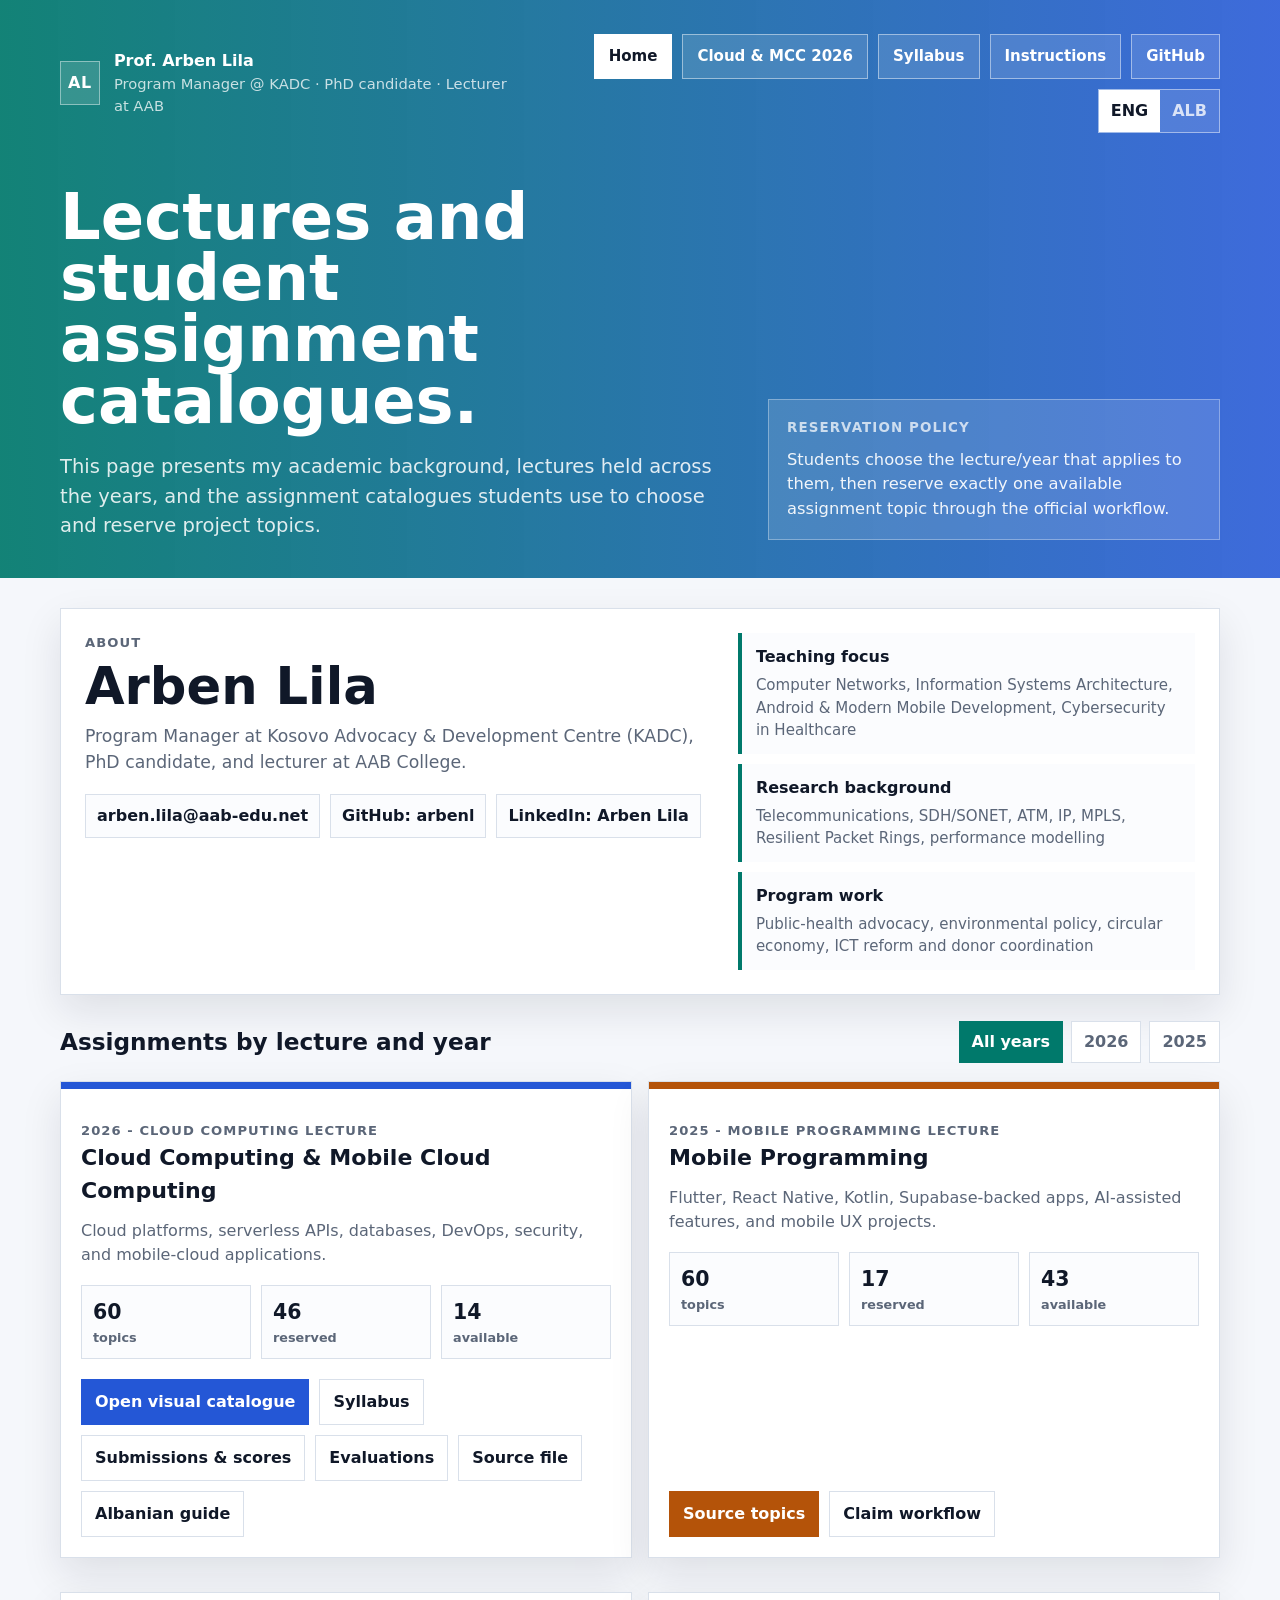
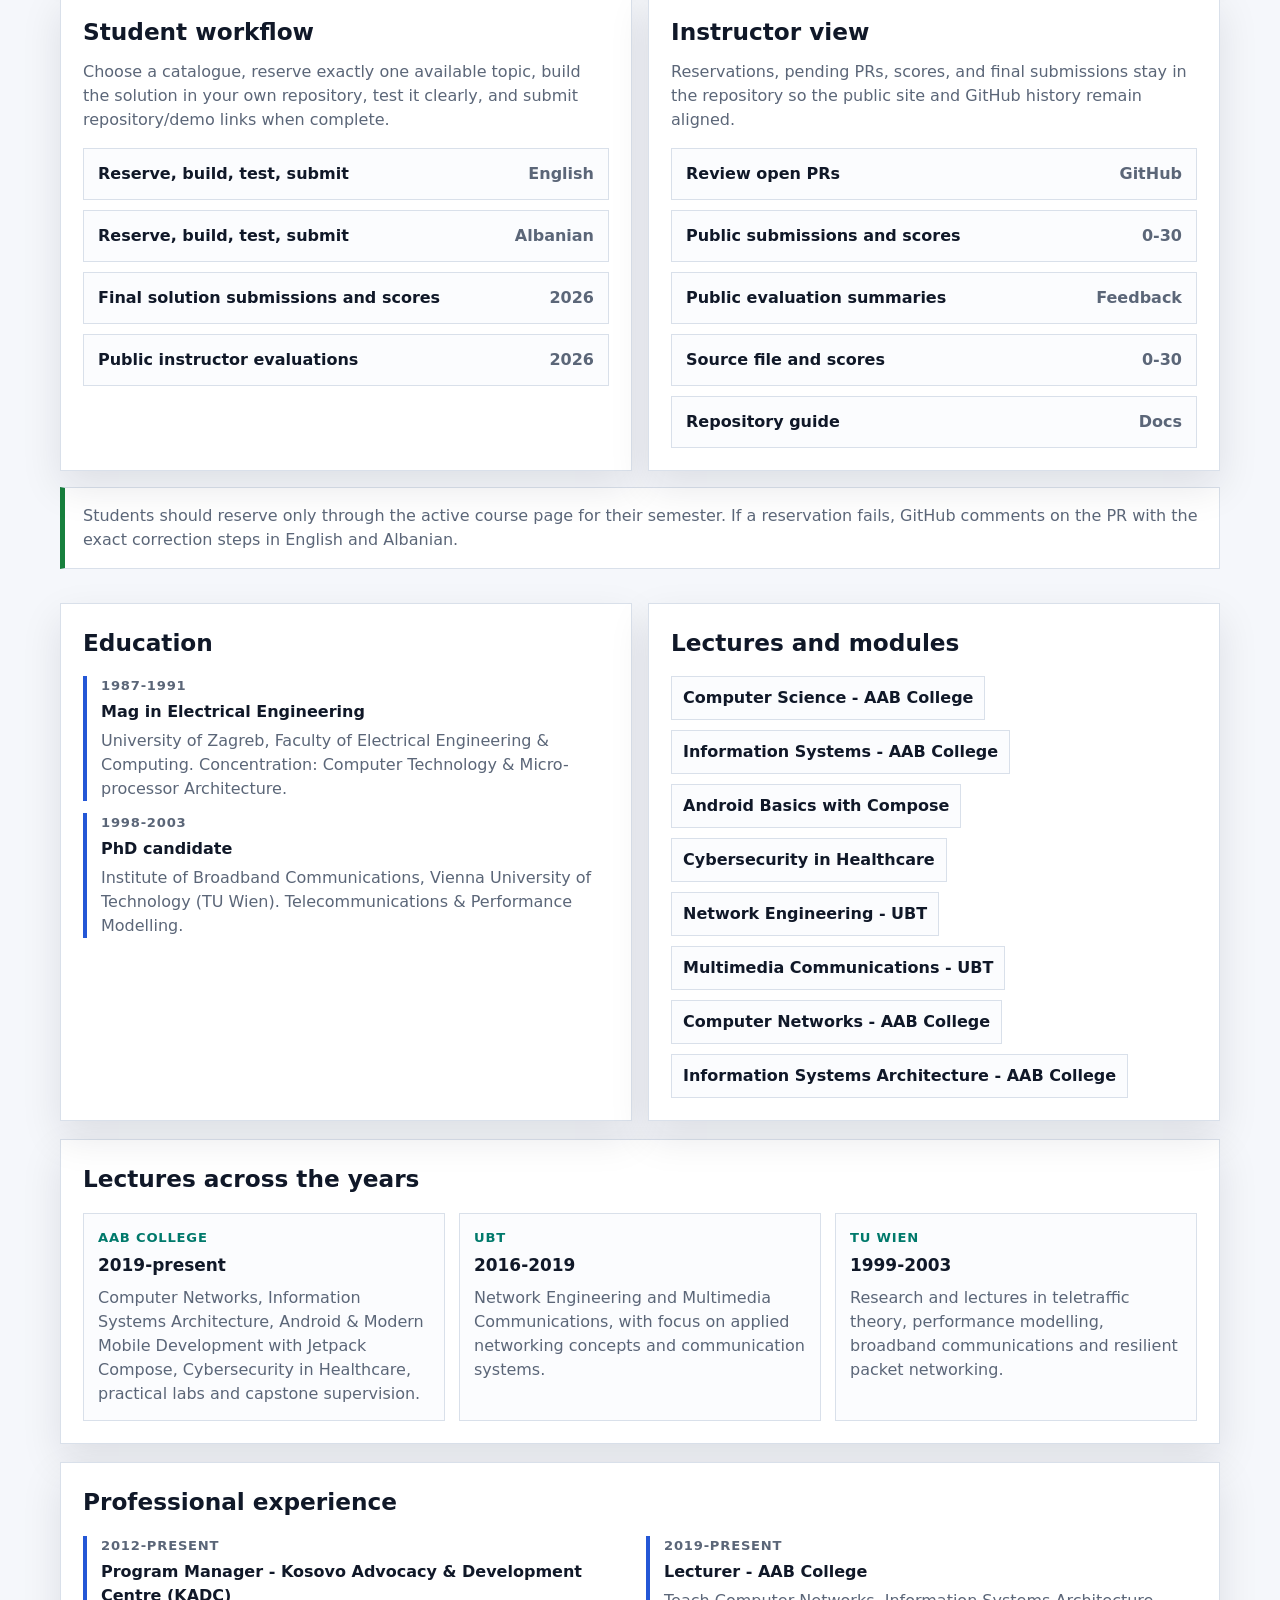
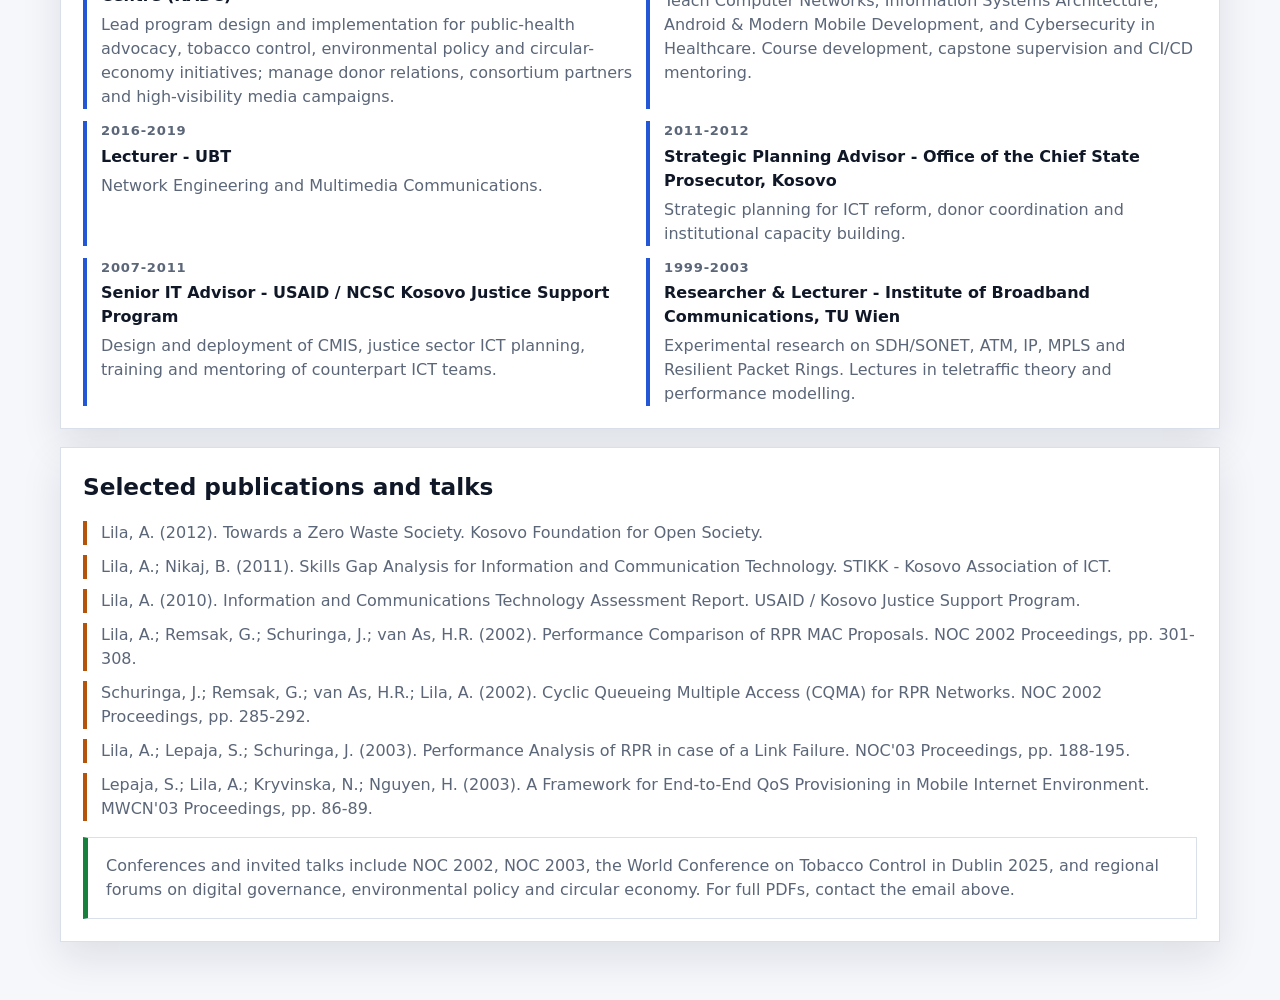
==== commit 1ebf53f6: "Clarify Mobile 2026-2027 repository and submission links" ====
--- a/index.html
+++ b/index.html
@@ -616,7 +616,7 @@
               <a href="mcc-2026.html">Cloud & MCC 2026</a>
               <a href="syllabus-mcc-2026.html" data-i18n="nav.syllabus">Syllabus</a>
               <a href="instructions-mcc-2026.html" data-i18n="nav.instructions">Instructions</a>
-              <a href="https://github.com/arbenl/arbenl-mobile-assignments-2025">GitHub</a>
+              <a href="https://github.com/arbenl/arbenl-mobile-assignments-2026-2027">GitHub</a>
             </nav>
             <div class="language-switch" aria-label="Language switch">
               <button type="button" class="active" data-lang="en">ENG</button>
@@ -733,7 +733,7 @@
           <h2 data-i18n="instructor.title">Instructor view</h2>
           <p data-i18n="instructor.copy">Reservations, pending PRs, scores, and final submissions stay in the repository so the public site and GitHub history remain aligned.</p>
           <div class="link-list">
-            <a href="https://github.com/arbenl/arbenl-mobile-assignments-2025/pulls"><span data-i18n="instructor.review">Review open PRs</span> <span>GitHub</span></a>
+            <a href="https://github.com/arbenl/arbenl-mobile-assignments-2026-2027/pulls"><span data-i18n="instructor.review">Review open PRs</span> <span>GitHub</span></a>
             <a href="submissions-2026.html"><span data-i18n="instructor.scoreboard">Public submissions and scores</span> <span>0-30</span></a>
             <a href="evaluations-2026.html"><span data-i18n="instructor.evaluations">Public evaluation summaries</span> <span>Feedback</span></a>
             <a href="CLOUD_TOPICS_2026.md"><span data-i18n="instructor.sourceScores">Source file and scores</span> <span>0-30</span></a>
